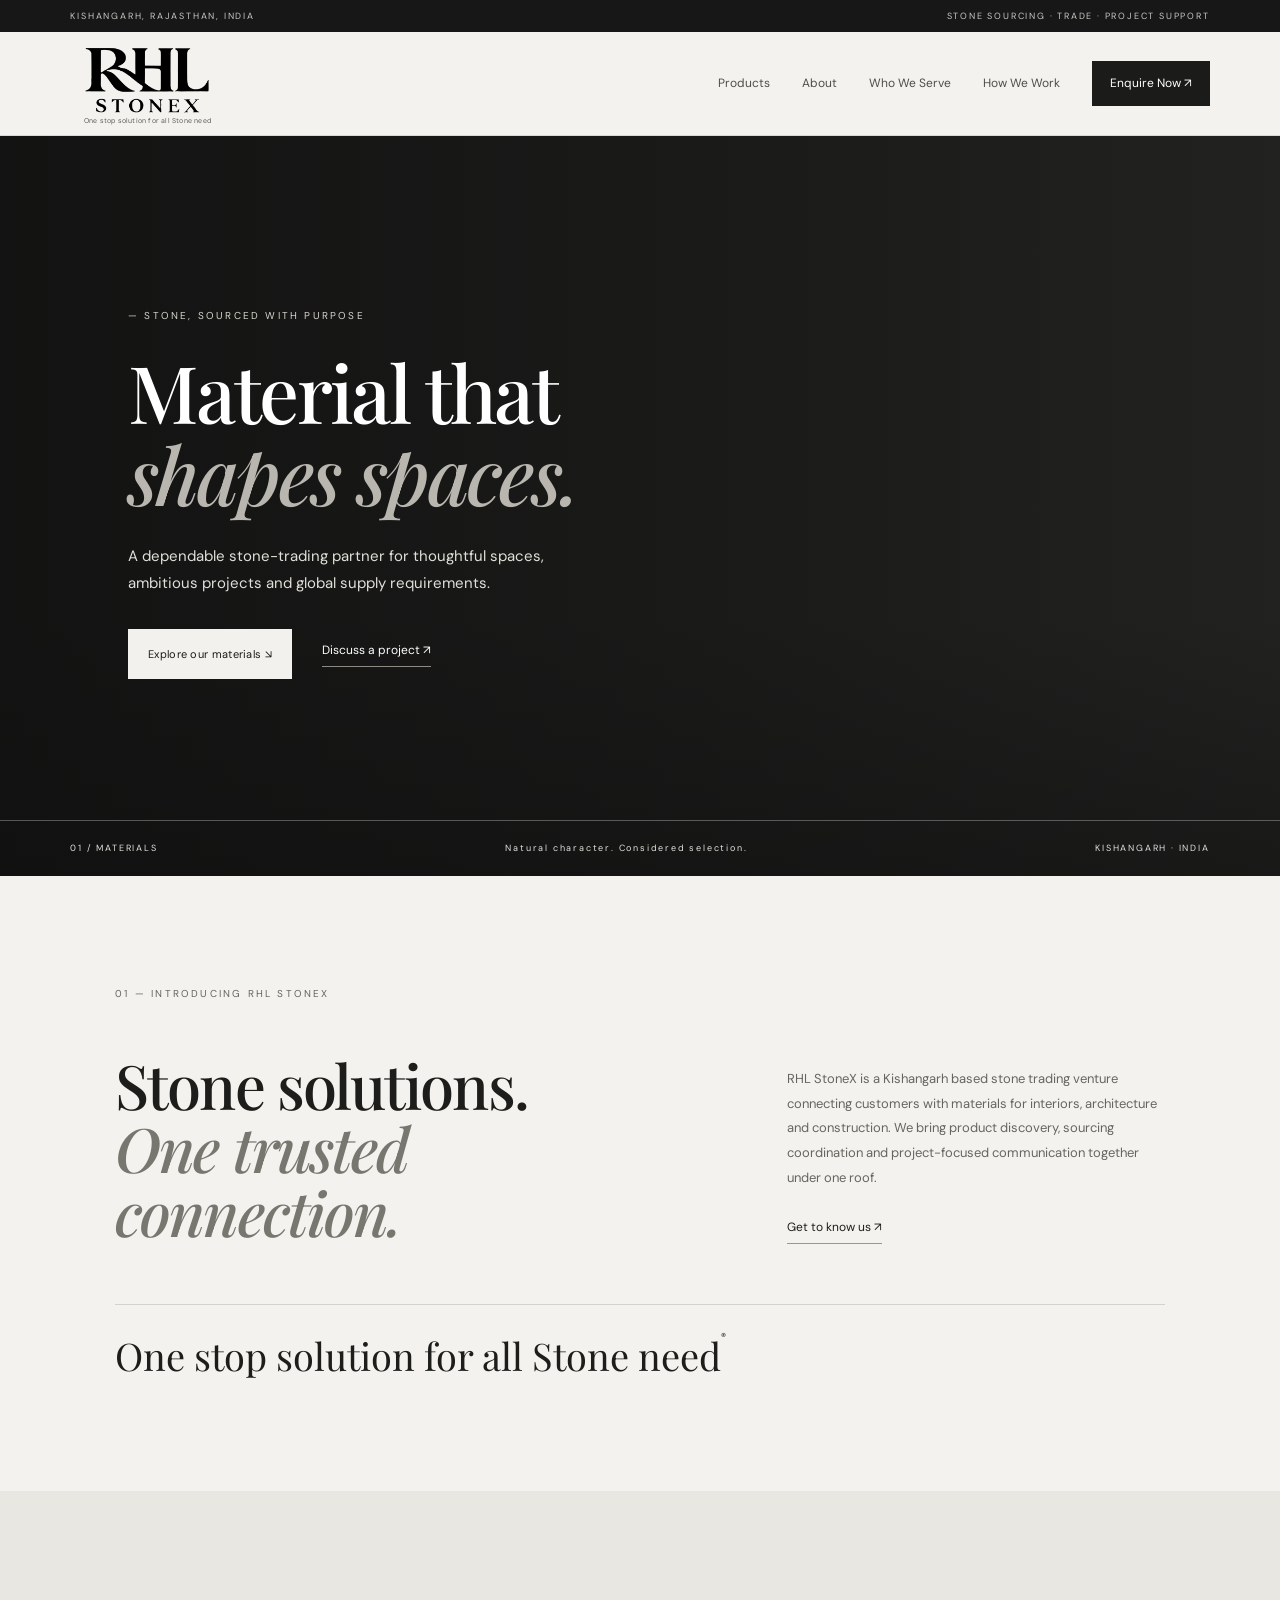
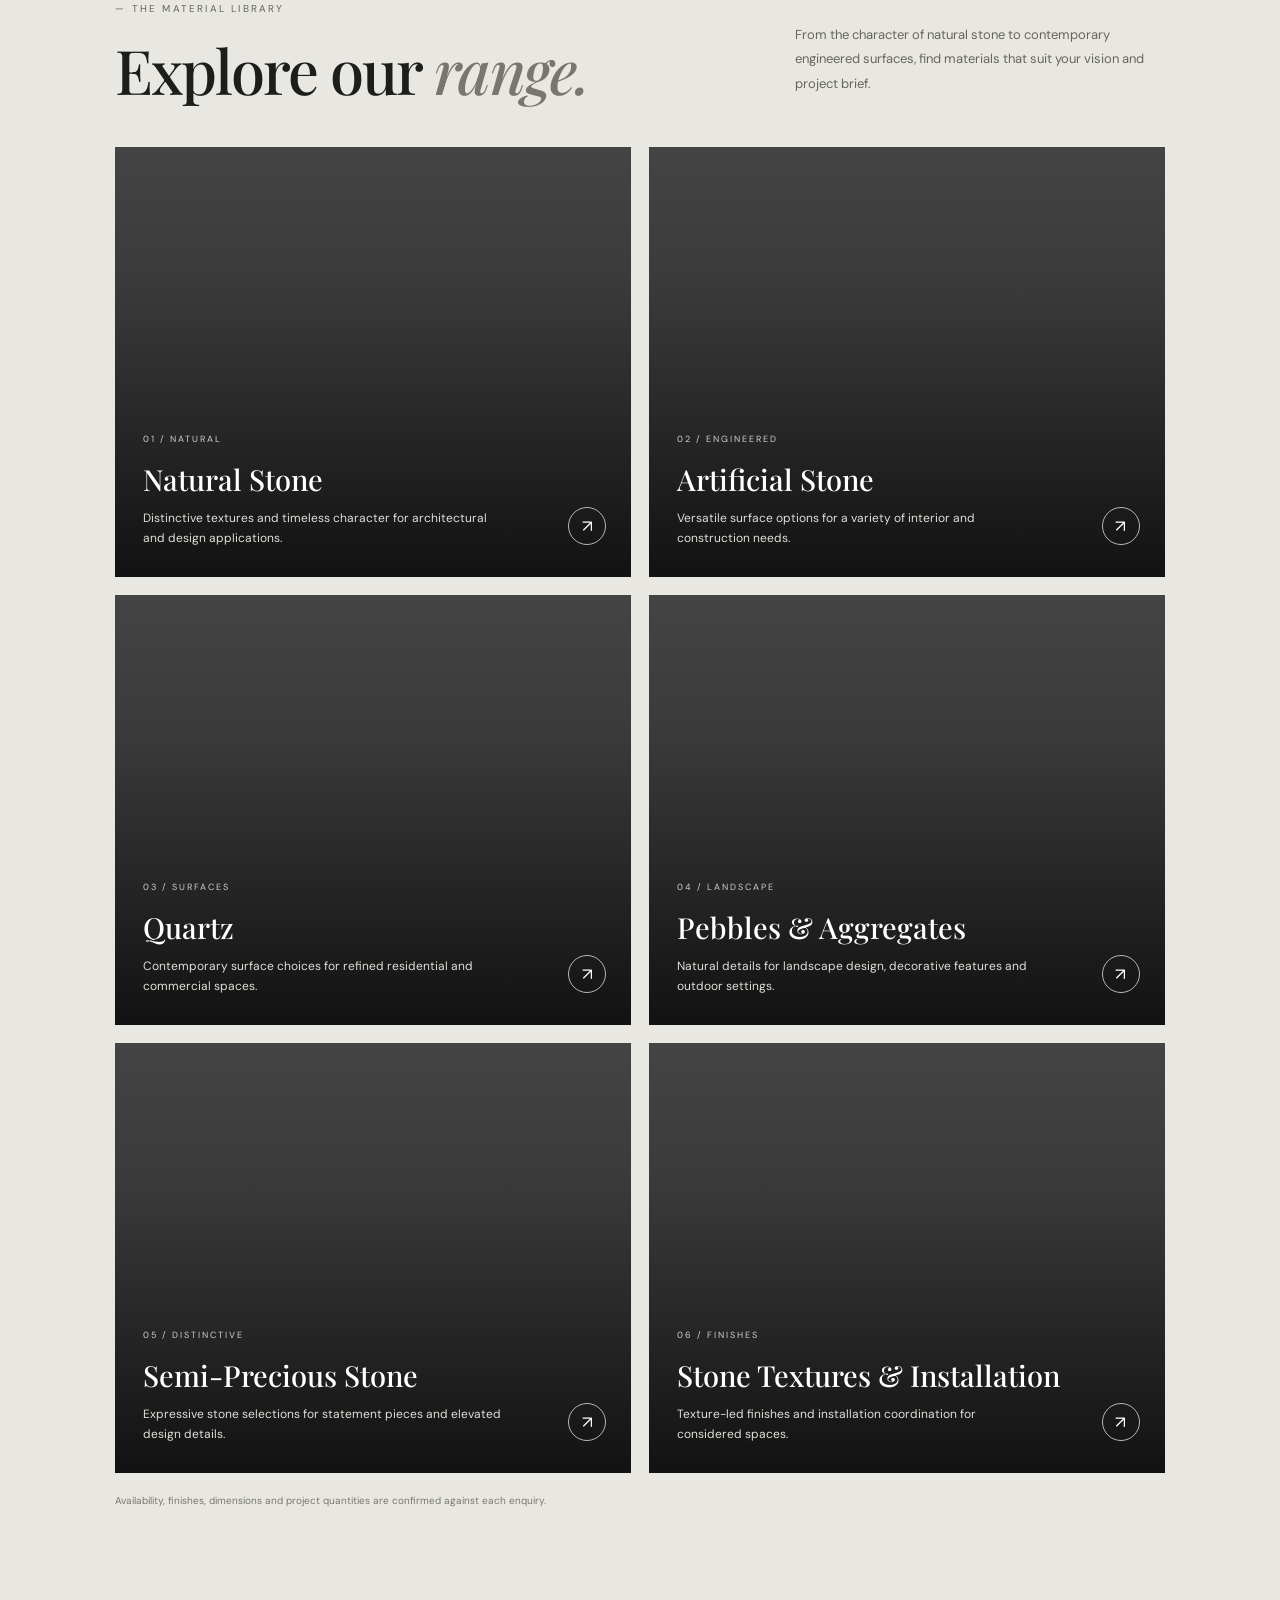
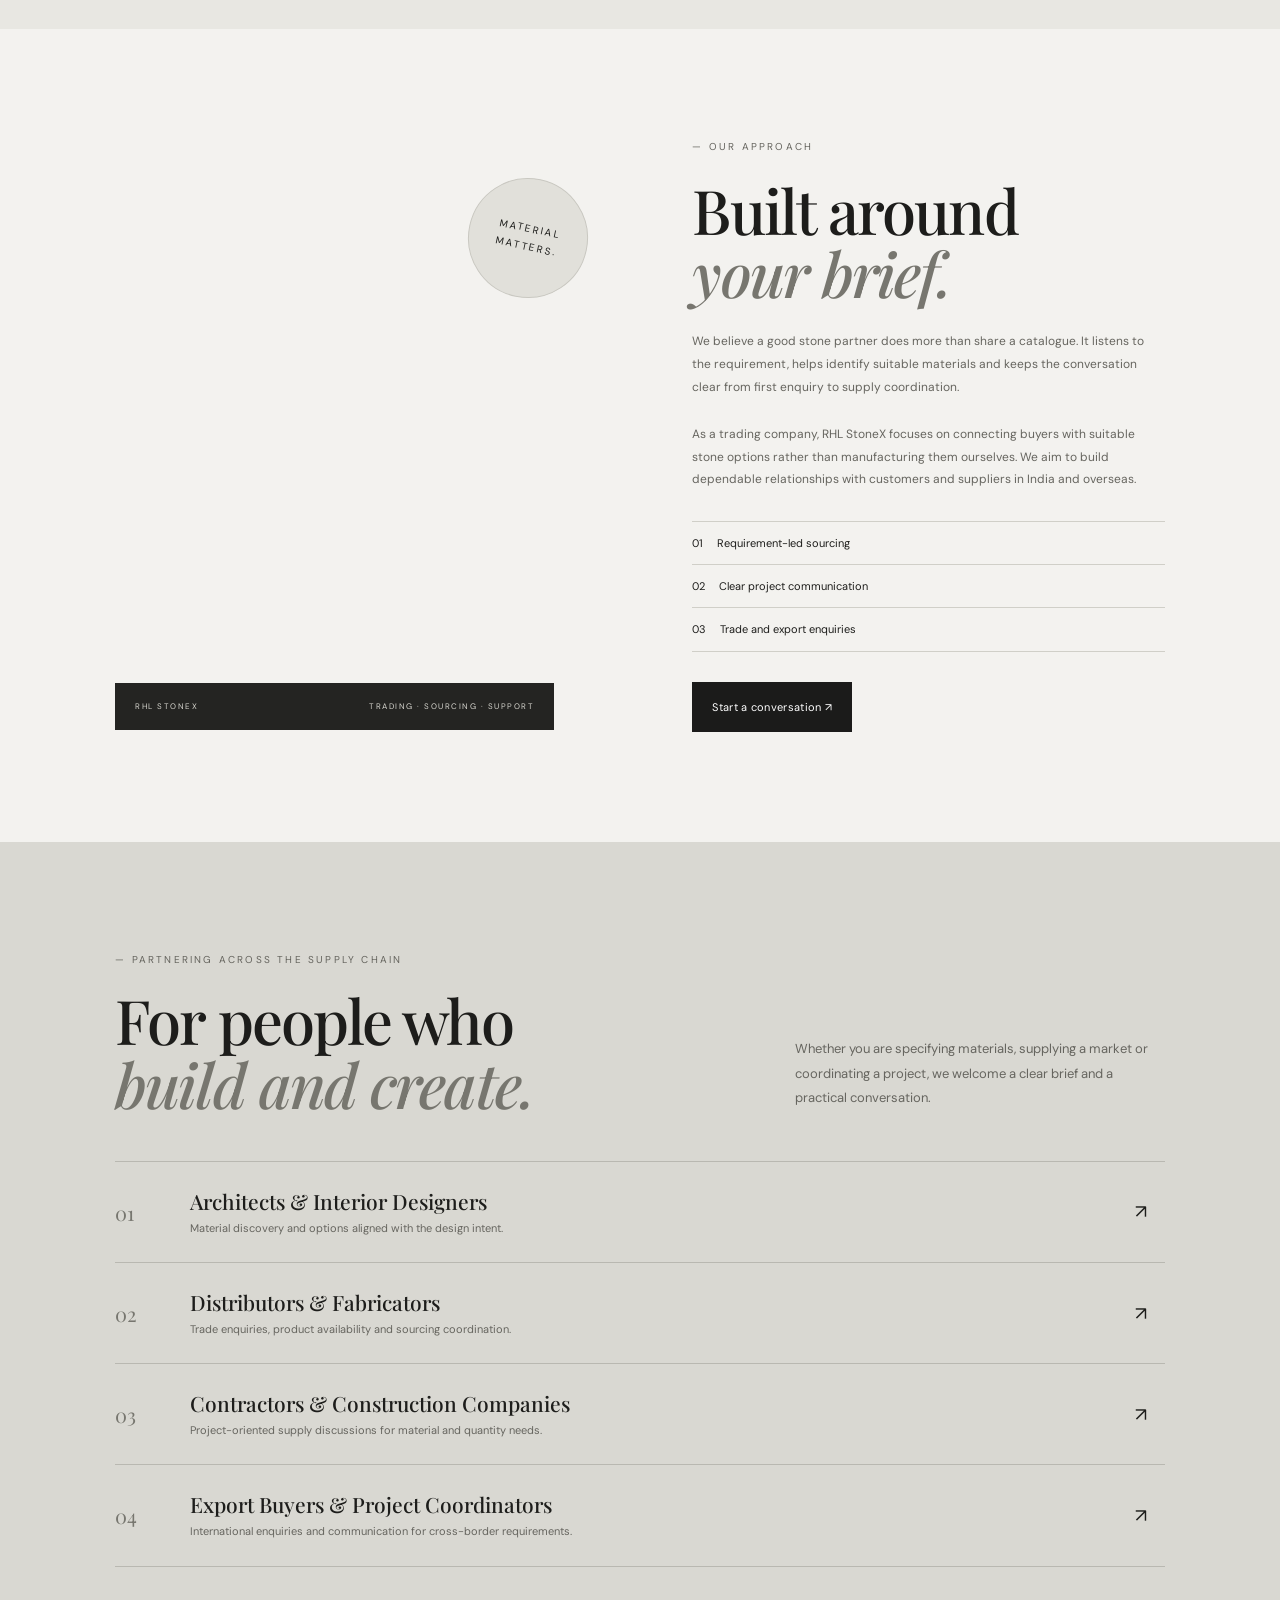
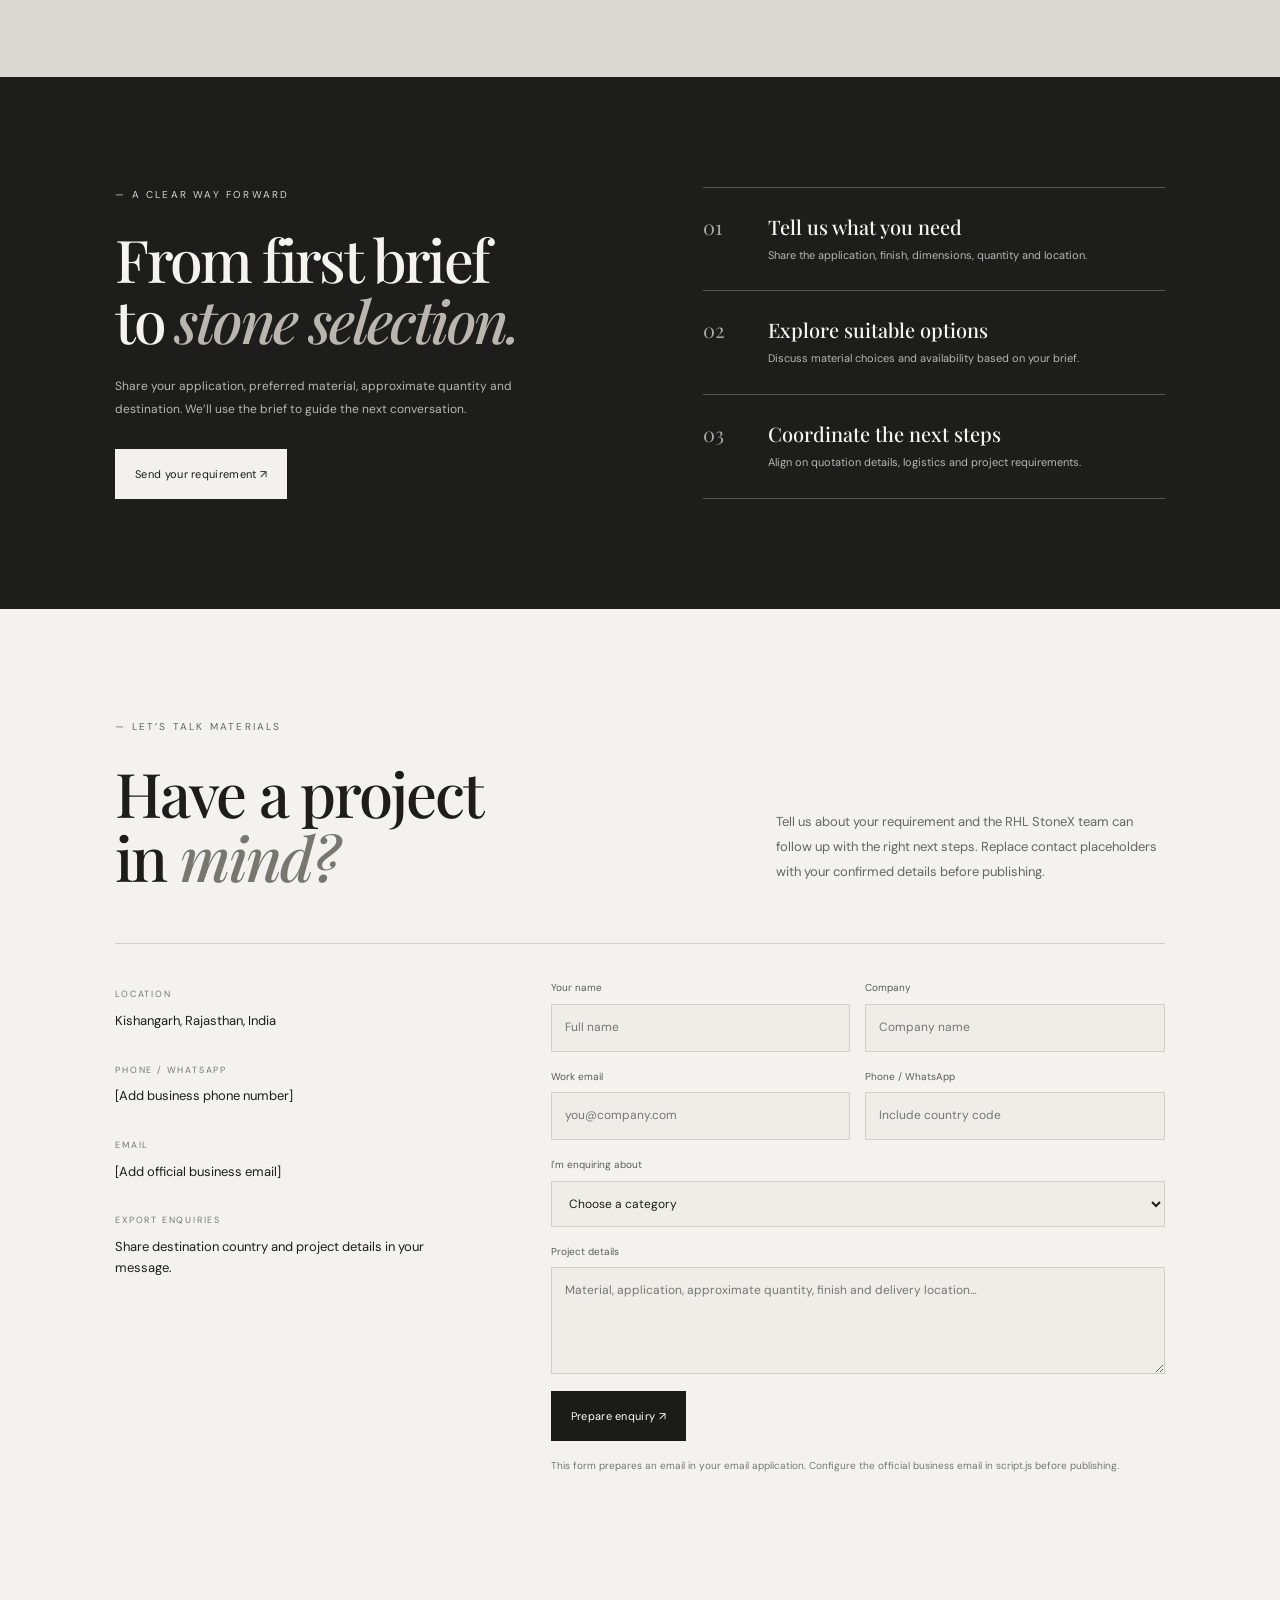
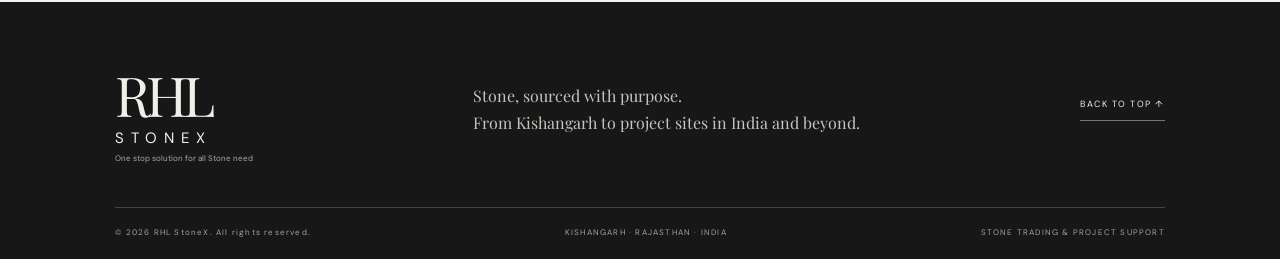
==== index.html @ 5a75b59e "Initial website launch" ====
<!doctype html>
<html lang="en">

<head>
    <meta charset="utf-8">
    <meta name="viewport" content="width=device-width, initial-scale=1">
    <meta name="theme-color" content="#171717">
    <meta name="description"
        content="RHL StoneX — One stop solution for all Stone need. Stone trading based in Kishangarh, Rajasthan, India.">
    <title>RHL StoneX | One stop solution for all Stone need</title>
    <link rel="preconnect" href="https://fonts.googleapis.com">
    <link rel="preconnect" href="https://fonts.gstatic.com" crossorigin>
    <link
        href="https://fonts.googleapis.com/css2?family=DM+Sans:wght@400;500;600;700&family=Playfair+Display:wght@500;600;700&display=swap"
        rel="stylesheet">
    <link rel="stylesheet" href="styles.css">
</head>

<body>
    <div class="announcement"><span>KISHANGARH, RAJASTHAN, INDIA</span><span>STONE SOURCING · TRADE · PROJECT
            SUPPORT</span></div>
    <header class="header"><a class="brand" href="#home"><img src="rhl_logo.png" alt="RHL StoneX logo"><small>One stop solution for all Stone need</small></a>
        <button class="menu" aria-label="Open navigation" aria-expanded="false">☰</button>
        <nav><a href="#products">Products</a><a href="#about">About</a><a href="#markets">Who We Serve</a><a
                href="#process">How We Work</a><a class="navcta" href="#contact">Enquire Now ↗</a></nav>
    </header>
    <main>
        <section class="hero" id="home">
            <div class="hero-bg"></div>
            <div class="hero-shade"></div>
            <div class="hero-copy">
                <p class="eyebrow light">— STONE, SOURCED WITH PURPOSE</p>
                <h1>Material that<br><em>shapes spaces.</em></h1>
                <p>A dependable stone-trading partner for thoughtful spaces, ambitious projects and global supply
                    requirements.</p>
                <div class="actions"><a class="btn lightbtn" href="#products">Explore our materials ↘</a><a
                        class="under lightunder" href="#contact">Discuss a project ↗</a></div>
            </div>
            <div class="hero-foot"><span>01 / MATERIALS</span><span>Natural character. Considered
                    selection.</span><span>KISHANGARH · INDIA</span></div>
        </section>
        <section class="intro pad">
            <p class="eyebrow">01 — INTRODUCING RHL STONEX</p>
            <div class="intro-grid">
                <h2>Stone solutions.<br><em>One trusted connection.</em></h2>
                <div>
                    <p>RHL StoneX is a Kishangarh based stone trading venture connecting customers with materials for
                        interiors, architecture and construction. We bring product discovery, sourcing coordination and
                        project-focused communication together under one roof.</p><a class="under" href="#about">Get to
                        know us ↗</a>
                </div>
            </div>
            <hr>
            <p class="tagline">One stop solution for all Stone need<span>®</span></p>
        </section>
        <section class="products pad" id="products">
            <div class="sectionhead">
                <div>
                    <p class="eyebrow">— THE MATERIAL LIBRARY</p>
                    <h2>Explore our <em>range.</em></h2>
                </div>
                <p>From the character of natural stone to contemporary engineered surfaces, find materials that suit
                    your vision and project brief.</p>
            </div>
            <div class="cards">
                <article class="card">
                    <div class="photo natural"></div>
                    <div class="overlay"></div>
                    <div class="cardcopy"><small>01 / NATURAL</small>
                        <h3>Natural Stone</h3>
                        <p>Distinctive textures and timeless character for architectural and design applications.</p><a
                            href="#contact">↗</a>
                    </div>
                </article>
                <article class="card">
                    <div class="photo artificial"></div>
                    <div class="overlay"></div>
                    <div class="cardcopy"><small>02 / ENGINEERED</small>
                        <h3>Artificial Stone</h3>
                        <p>Versatile surface options for a variety of interior and construction needs.</p><a
                            href="#contact">↗</a>
                    </div>
                </article>
                <article class="card">
                    <div class="photo quartz"></div>
                    <div class="overlay"></div>
                    <div class="cardcopy"><small>03 / SURFACES</small>
                        <h3>Quartz</h3>
                        <p>Contemporary surface choices for refined residential and commercial spaces.</p><a
                            href="#contact">↗</a>
                    </div>
                </article>
                <article class="card">
                    <div class="photo pebbles"></div>
                    <div class="overlay"></div>
                    <div class="cardcopy"><small>04 / LANDSCAPE</small>
                        <h3>Pebbles & Aggregates</h3>
                        <p>Natural details for landscape design, decorative features and outdoor settings.</p><a
                            href="#contact">↗</a>
                    </div>
                </article>
                <article class="card">
                    <div class="photo semi"></div>
                    <div class="overlay"></div>
                    <div class="cardcopy"><small>05 / DISTINCTIVE</small>
                        <h3>Semi-Precious Stone</h3>
                        <p>Expressive stone selections for statement pieces and elevated design details.</p><a
                            href="#contact">↗</a>
                    </div>
                </article>
                <article class="card">
                    <div class="photo texture"></div>
                    <div class="overlay"></div>
                    <div class="cardcopy"><small>06 / FINISHES</small>
                        <h3>Stone Textures & Installation</h3>
                        <p>Texture-led finishes and installation coordination for considered spaces.</p><a
                            href="#contact">↗</a>
                    </div>
                </article>
            </div>
            <p class="note">Availability, finishes, dimensions and project quantities are confirmed against each
                enquiry.</p>
        </section>
        <section class="about pad" id="about">
            <div class="aboutvisual">
                <div class="aboutphoto"></div>
                <div class="caption">RHL STONEX <span>TRADING · SOURCING · SUPPORT</span></div>
                <div class="stamp">MATERIAL<br>MATTERS.</div>
            </div>
            <div class="aboutcopy">
                <p class="eyebrow">— OUR APPROACH</p>
                <h2>Built around<br><em>your brief.</em></h2>
                <p>We believe a good stone partner does more than share a catalogue. It listens to the requirement,
                    helps identify suitable materials and keeps the conversation clear from first enquiry to supply
                    coordination.</p>
                <p>As a trading company, RHL StoneX focuses on connecting buyers with suitable stone options rather than
                    manufacturing them ourselves. We aim to build dependable relationships with customers and suppliers
                    in India and overseas.</p>
                <div class="values">
                    <p>01　 Requirement-led sourcing</p>
                    <p>02　 Clear project communication</p>
                    <p>03　 Trade and export enquiries</p>
                </div><a class="btn darkbtn" href="#contact">Start a conversation ↗</a>
            </div>
        </section>
        <section class="markets pad" id="markets">
            <div class="sectionhead">
                <div>
                    <p class="eyebrow">— PARTNERING ACROSS THE SUPPLY CHAIN</p>
                    <h2>For people who<br><em>build and create.</em></h2>
                </div>
                <p>Whether you are specifying materials, supplying a market or coordinating a project, we welcome a
                    clear brief and a practical conversation.</p>
            </div>
            <div class="marketlist">
                <div><span>01</span>
                    <section>
                        <h3>Architects & Interior Designers</h3>
                        <p>Material discovery and options aligned with the design intent.</p>
                    </section><b>↗</b>
                </div>
                <div><span>02</span>
                    <section>
                        <h3>Distributors & Fabricators</h3>
                        <p>Trade enquiries, product availability and sourcing coordination.</p>
                    </section><b>↗</b>
                </div>
                <div><span>03</span>
                    <section>
                        <h3>Contractors & Construction Companies</h3>
                        <p>Project-oriented supply discussions for material and quantity needs.</p>
                    </section><b>↗</b>
                </div>
                <div><span>04</span>
                    <section>
                        <h3>Export Buyers & Project Coordinators</h3>
                        <p>International enquiries and communication for cross-border requirements.</p>
                    </section><b>↗</b>
                </div>
            </div>
        </section>
        <section class="process pad" id="process">
            <div>
                <p class="eyebrow light">— A CLEAR WAY FORWARD</p>
                <h2>From first brief<br>to <em>stone selection.</em></h2>
                <p>Share your application, preferred material, approximate quantity and destination. We’ll use the brief
                    to guide the next conversation.</p><a class="btn lightbtn" href="#contact">Send your requirement
                    ↗</a>
            </div>
            <div class="steps">
                <article><span>01</span>
                    <section>
                        <h3>Tell us what you need</h3>
                        <p>Share the application, finish, dimensions, quantity and location.</p>
                    </section>
                </article>
                <article><span>02</span>
                    <section>
                        <h3>Explore suitable options</h3>
                        <p>Discuss material choices and availability based on your brief.</p>
                    </section>
                </article>
                <article><span>03</span>
                    <section>
                        <h3>Coordinate the next steps</h3>
                        <p>Align on quotation details, logistics and project requirements.</p>
                    </section>
                </article>
            </div>
        </section>
        <section class="contact pad" id="contact">
            <div class="contacthead">
                <div>
                    <p class="eyebrow">— LET’S TALK MATERIALS</p>
                    <h2>Have a project<br>in <em>mind?</em></h2>
                </div>
                <p>Tell us about your requirement and the RHL StoneX team can follow up with the right next steps.
                    Replace contact placeholders with your confirmed details before publishing.</p>
            </div>
            <div class="contactgrid">
                <aside>
                    <div><small>LOCATION</small>
                        <p>Kishangarh, Rajasthan, India</p>
                    </div>
                    <div><small>PHONE / WHATSAPP</small>
                        <p>[Add business phone number]</p>
                    </div>
                    <div><small>EMAIL</small>
                        <p>[Add official business email]</p>
                    </div>
                    <div><small>EXPORT ENQUIRIES</small>
                        <p>Share destination country and project details in your message.</p>
                    </div>
                </aside>
                <form id="enquiry">
                    <div class="formrow"><label>Your name<input name="name" required
                                placeholder="Full name"></label><label>Company<input name="company"
                                placeholder="Company name"></label></div>
                    <div class="formrow"><label>Work email<input name="email" type="email" required
                                placeholder="you@company.com"></label><label>Phone / WhatsApp<input name="phone"
                                placeholder="Include country code"></label></div><label>I'm enquiring about<select
                            name="interest" required>
                            <option value="">Choose a category</option>
                            <option>Natural stone</option>
                            <option>Artificial stone</option>
                            <option>Quartz</option>
                            <option>Semi-precious stone</option>
                            <option>Pebbles & aggregates</option>
                            <option>Stone textures & installation</option>
                            <option>Export / distribution</option>
                            <option>Other / multiple materials</option>
                        </select></label><label>Project details<textarea name="message" rows="4" required
                            placeholder="Material, application, approximate quantity, finish and delivery location…"></textarea></label><button
                        class="btn darkbtn" type="submit">Prepare enquiry ↗</button>
                    <p class="formnote">This form prepares an email in your email application. Configure the official
                        business email in script.js before publishing.</p>
                    <p id="status" role="status"></p>
                </form>
            </div>
        </section>
    </main>
    <footer>
        <div class="footmain"><a class="footbrand" href="#home"><strong>RHL</strong><b>STONEX</b><small>One stop
                    solution for all Stone need</small></a>
            <p>Stone, sourced with purpose.<br>From Kishangarh to project sites in India and beyond.</p><a
                href="#home">BACK TO TOP ↑</a>
        </div>
        <div class="footbottom"><span>© <span id="year"></span> RHL StoneX. All rights reserved.</span><span>KISHANGARH
                · RAJASTHAN · INDIA</span><span>STONE TRADING & PROJECT SUPPORT</span></div>
    </footer>
    <script src="script.js"></script>
</body>

</html>
---- styles.css ----
* {
    box-sizing: border-box
}

html {
    scroll-behavior: smooth;
    scroll-padding-top: 90px
}

body {
    margin: 0;
    background: #f3f2ef;
    color: #1d1d1b;
    font: 15px/1.65 "DM Sans", Arial, sans-serif
}

a {
    color: inherit;
    text-decoration: none
}

button,
input,
textarea,
select {
    font: inherit
}

.announcement {
    height: 32px;
    background: #171717;
    color: #c9c8c4;
    display: flex;
    align-items: center;
    justify-content: space-between;
    padding: 0 5.5%;
    font-size: 9px;
    letter-spacing: 1.8px
}

.header {
    height: 104px;
    padding: 12px 5.5%;
    display: flex;
    align-items: center;
    justify-content: space-between;
    background: #f3f2ef;
    position: sticky;
    top: 0;
    z-index: 10;
    border-bottom: 1px solid #d9d8d3
}

.brand {
    display: flex;
    flex-direction: column;
    align-items: center;
    width: 154px;
    line-height: 1
}

.brand img {
    display: block;
    width: 128px;
    height: auto;
    margin-bottom: 4px
}

.brand small {
    font-size: 7px;
    letter-spacing: .2px;
    margin-top: 0;
    color: #5e5d58
}

.header nav {
    display: flex;
    align-items: center;
    gap: 32px;
    font-size: 12px
}

.header nav>a:not(.navcta) {
    color: #4e4d49
}

.navcta {
    background: #1b1b1a;
    color: white;
    padding: 13px 18px
}

.menu {
    display: none;
    border: 0;
    background: none;
    font-size: 25px
}

.hero {
    height: min(740px, calc(100vh - 136px));
    min-height: 590px;
    background: #242422;
    position: relative;
    color: white;
    display: flex;
    align-items: center;
    overflow: hidden
}

.hero-bg {
    position: absolute;
    inset: 0;
    background: url("https://images.unsplash.com/photo-1600607687939-ce8a6c25118c?auto=format&fit=crop&w=2200&q=85") center 56%/cover;
    filter: grayscale(50%);
    transform: scale(1.02)
}

.hero-shade {
    position: absolute;
    inset: 0;
    background: linear-gradient(90deg, #0f0f0fd1, #0f0f0f89 48%, #0f0f0f1f), linear-gradient(0deg, #0f0f0f80, transparent 35%)
}

.hero-copy {
    position: relative;
    z-index: 1;
    width: min(760px, 80%);
    margin-left: 10%;
    margin-top: -25px
}

.eyebrow {
    font-size: 10px;
    letter-spacing: 2.2px;
    text-transform: uppercase;
    color: #65645e;
    margin: 0 0 25px
}

.eyebrow.light {
    color: #d7d5ce
}

.hero h1,
h2 {
    font: 500 clamp(46px, 6.2vw, 88px)/1.04 "Playfair Display", Georgia, serif;
    letter-spacing: -2.6px;
    margin: 0
}

.hero h1 em,
h2 em {
    font-weight: 500;
    color: #b8b6af
}

.hero-copy>p:not(.eyebrow) {
    max-width: 465px;
    color: #e0dfd9;
    font-size: 15px;
    margin: 28px 0 32px;
    line-height: 1.8
}

.actions {
    display: flex;
    align-items: center;
    gap: 30px
}

.btn {
    display: inline-flex;
    align-items: center;
    justify-content: center;
    padding: 15px 19px;
    font-size: 11px;
    letter-spacing: .3px;
    border: 1px solid transparent;
    cursor: pointer
}

.lightbtn {
    background: #f2f1ed;
    color: #1b1b1a
}

.darkbtn {
    background: #1b1b1a;
    color: white
}

.under {
    display: inline-block;
    font-size: 12px;
    border-bottom: 1px solid #99978f;
    padding-bottom: 5px
}

.lightunder {
    color: white;
    border-color: #8d8b84
}

.hero-foot {
    position: absolute;
    bottom: 0;
    left: 0;
    right: 0;
    display: flex;
    justify-content: space-between;
    padding: 20px 5.5%;
    font-size: 9px;
    letter-spacing: 1.8px;
    color: #e4e2dc;
    border-top: 1px solid #ffffff4a
}

.pad {
    padding: 110px 9%
}

.intro {
    background: #f3f2ef
}

.intro>.eyebrow {
    margin-bottom: 50px
}

.intro-grid {
    display: grid;
    grid-template-columns: 1.2fr .8fr;
    gap: 10%;
    align-items: end
}

.intro h2,
.sectionhead h2,
.about h2,
.contact h2 {
    font-size: clamp(40px, 4.8vw, 66px);
    letter-spacing: -1.9px
}

.intro h2 em,
.sectionhead h2 em,
.about h2 em,
.contact h2 em {
    color: #77766f
}

.intro-grid p,
.sectionhead>p,
.aboutcopy>p:not(.eyebrow),
.contacthead>p {
    color: #66655f;
    line-height: 1.9;
    font-size: 13px;
    margin: 0 0 24px
}

.intro hr {
    border: 0;
    border-top: 1px solid #d3d2cc;
    margin: 60px 0 25px
}

.tagline {
    font: clamp(22px, 3vw, 38px) "Playfair Display", Georgia, serif;
    margin: 0
}

.tagline span {
    font: 10px "DM Sans", sans-serif;
    vertical-align: top
}

.products {
    background: #e8e7e2
}

.sectionhead {
    display: flex;
    justify-content: space-between;
    align-items: end;
    gap: 8%;
    margin-bottom: 45px
}

.sectionhead>p {
    max-width: 370px;
    margin: 0 0 5px
}

.sectionhead .eyebrow {
    margin-bottom: 20px
}

.cards {
    display: grid;
    grid-template-columns: repeat(2, minmax(0, 1fr));
    gap: 18px
}

.card {
    height: 430px;
    position: relative;
    overflow: hidden;
    background: #444
}

.photo {
    position: absolute;
    inset: 0;
    background-size: cover;
    background-position: center;
    filter: grayscale(100%);
    transition: transform .7s, filter .7s ease
}

.card:hover .photo {
    transform: scale(1.05);
    filter: grayscale(10%)
}

.natural {
    background-image: url("https://images.unsplash.com/photo-1600607687920-4e2a09cf159d?auto=format&fit=crop&w=1200&q=80")
}

.artificial {
    background-image: url("https://images.unsplash.com/photo-1600566753086-00f18fb6b3ea?auto=format&fit=crop&w=1200&q=80")
}

.quartz {
    background-image: url("https://images.unsplash.com/photo-1600607687644-c7171b42498f?auto=format&fit=crop&w=1200&q=80")
}

.pebbles {
    background-image: url("https://images.unsplash.com/photo-1518531933037-91b2f5f229cc?auto=format&fit=crop&w=1200&q=80")
}

.semi {
    background-image: url("https://images.unsplash.com/photo-1618221195710-dd6b41faaea6?auto=format&fit=crop&w=1200&q=80")
}

.texture {
    background-image: url("https://images.unsplash.com/photo-1600210492486-724fe5c67fb0?auto=format&fit=crop&w=1200&q=80")
}

.overlay {
    position: absolute;
    inset: 0;
    background: linear-gradient(0deg, #0e0e0eed, #0e0e0e2e 68%, transparent)
}

.cardcopy {
    position: absolute;
    left: 28px;
    right: 25px;
    bottom: 28px;
    color: white
}

.cardcopy small {
    font-size: 9px;
    letter-spacing: 2px;
    color: #d2d0c8
}

.cardcopy h3 {
    font: 500 29px "Playfair Display", Georgia, serif;
    margin: 10px 0
}

.cardcopy p {
    font-size: 12px;
    line-height: 1.7;
    color: #e0dfd8;
    max-width: 360px;
    margin: 0 50px 0 0
}

.cardcopy>a {
    position: absolute;
    right: 0;
    bottom: 4px;
    border: 1px solid #b9b7b0;
    width: 38px;
    height: 38px;
    border-radius: 50%;
    display: grid;
    place-items: center;
    font-size: 17px
}

.note {
    font-size: 10px;
    color: #77766f;
    margin-top: 20px
}

.about {
    display: grid;
    grid-template-columns: 1fr 1fr;
    gap: 10%;
    align-items: center;
    background: #f3f2ef
}

.aboutvisual {
    position: relative;
    min-height: 590px
}

.aboutphoto {
    position: absolute;
    inset: 0 7% 5% 0;
    background: url("https://images.unsplash.com/photo-1600607687939-ce8a6c25118c?auto=format&fit=crop&w=1100&q=85") center/cover;
    filter: grayscale(100%)
}

.caption {
    position: absolute;
    left: 0;
    right: 7%;
    bottom: 0;
    background: #242422;
    color: #d7d6cf;
    display: flex;
    justify-content: space-between;
    padding: 17px 20px;
    font-size: 8px;
    letter-spacing: 1.5px
}

.stamp {
    position: absolute;
    right: 0;
    top: 38px;
    background: #e1e0da;
    border: 1px solid #c9c8c1;
    border-radius: 50%;
    width: 120px;
    height: 120px;
    display: grid;
    place-content: center;
    text-align: center;
    font-size: 10px;
    letter-spacing: 2px;
    line-height: 1.8;
    transform: rotate(12deg)
}

.aboutcopy .eyebrow {
    margin-bottom: 22px
}

.aboutcopy h2 {
    margin-bottom: 25px
}

.aboutcopy>p:not(.eyebrow) {
    font-size: 12px
}

.values {
    border-top: 1px solid #d0cfc8;
    margin: 30px 0
}

.values p {
    padding: 12px 0;
    border-bottom: 1px solid #d0cfc8;
    font-size: 11px;
    margin: 0
}

.markets {
    background: #d9d8d2
}

.marketlist {
    border-top: 1px solid #b9b8b1
}

.marketlist>div {
    display: grid;
    grid-template-columns: 55px 1fr 30px;
    gap: 20px;
    align-items: center;
    padding: 25px 0;
    border-bottom: 1px solid #b9b8b1
}

.marketlist>div>span {
    font: 20px "Playfair Display", serif;
    color: #77766f
}

.marketlist h3 {
    font: 500 21px "Playfair Display", serif;
    margin: 0 0 4px
}

.marketlist p {
    font-size: 11px;
    color: #66655f;
    margin: 0
}

.marketlist b {
    font-size: 19px;
    font-weight: 400
}

.process {
    background: #1d1d1b;
    color: #f4f3ee;
    display: grid;
    grid-template-columns: 1fr 1fr;
    gap: 12%;
    align-items: center
}

.process h2 {
    font-size: clamp(42px, 4.6vw, 64px);
    margin-bottom: 25px
}

.process>div:first-child>p:not(.eyebrow) {
    max-width: 420px;
    color: #b7b6af;
    font-size: 12px;
    line-height: 1.9;
    margin: 0 0 28px
}

.steps {
    border-top: 1px solid #55544f
}

.steps article {
    display: grid;
    grid-template-columns: 45px 1fr;
    gap: 20px;
    padding: 25px 0;
    border-bottom: 1px solid #55544f
}

.steps article>span {
    font: 20px "Playfair Display", serif;
    color: #aaa9a2
}

.steps h3 {
    font: 500 20px "Playfair Display", serif;
    margin: 0 0 6px
}

.steps p {
    font-size: 11px;
    color: #b7b6af;
    line-height: 1.8;
    margin: 0
}

.contact {
    background: #f3f2ef
}

.contacthead {
    display: grid;
    grid-template-columns: 1fr .7fr;
    gap: 10%;
    align-items: end;
    margin-bottom: 55px
}

.contacthead>p {
    max-width: 430px;
    margin-bottom: 4px
}

.contactgrid {
    display: grid;
    grid-template-columns: .7fr 1.3fr;
    gap: 10%;
    border-top: 1px solid #d0cfc8;
    padding-top: 36px
}

.contactgrid aside {
    display: flex;
    flex-direction: column;
    gap: 24px
}

.contactgrid aside small {
    font-size: 9px;
    letter-spacing: 1.8px;
    color: #77766f
}

.contactgrid aside p {
    margin: 5px 0 0;
    font-size: 13px
}

.contact form {
    display: flex;
    flex-direction: column;
    gap: 17px
}

.formrow {
    display: grid;
    grid-template-columns: 1fr 1fr;
    gap: 15px
}

.contact label {
    display: flex;
    flex-direction: column;
    gap: 7px;
    font-size: 10px;
    color: #5c5b55
}

.contact input,
.contact textarea,
.contact select {
    width: 100%;
    border: 1px solid #d0cfc8;
    background: #eeede8;
    padding: 13px;
    color: #1d1d1b;
    outline: none;
    font-size: 12px;
    border-radius: 0
}

.contact input:focus,
.contact textarea:focus,
.contact select:focus {
    border-color: #5d5c56
}

.contact textarea {
    resize: vertical
}

.contact form .btn {
    align-self: flex-start
}

.formnote,
#status {
    font-size: 10px;
    color: #77766f;
    margin: 0
}

footer {
    background: #171717;
    color: #f0efea;
    padding: 55px 9% 20px
}

.footmain {
    display: flex;
    align-items: center;
    justify-content: space-between;
    padding-bottom: 45px
}

.footbrand {
    display: flex;
    flex-direction: column;
    line-height: 1
}

.footbrand strong {
    font: 55px "Playfair Display", Georgia, serif;
    letter-spacing: -5px
}

.footbrand b {
    font-size: 15px;
    letter-spacing: 7px;
    font-weight: 400
}

.footbrand small {
    font-size: 8px;
    color: #aaa9a2;
    margin-top: 8px
}

.footmain>p {
    font: 16px/1.7 "Playfair Display", Georgia, serif;
    color: #c5c4bd
}

.footmain>a:last-child {
    font-size: 9px;
    letter-spacing: 1.5px;
    border-bottom: 1px solid #77766f;
    padding-bottom: 8px
}

.footbottom {
    border-top: 1px solid #45443f;
    padding-top: 18px;
    display: flex;
    justify-content: space-between;
    gap: 20px;
    font-size: 8px;
    letter-spacing: 1.2px;
    color: #a4a39c
}

@media(max-width:850px) {
    .header nav {
        gap: 15px
    }

    .pad {
        padding: 80px 6%
    }

    .about {
        gap: 7%
    }

    .aboutvisual {
        min-height: 520px
    }

    .process {
        gap: 7%
    }
}

@media(max-width:680px) {
    .announcement {
        padding: 0 5%;
        font-size: 7px;
        letter-spacing: 1px
    }

    .announcement span:last-child {
        display: none
    }

    .header {
        height: 82px;
        padding: 8px 5%
    }

    .brand {
        width: 125px
    }

    .brand svg {
        height: 39px
    }

    .brand svg text {
        font-size: 52px
    }

    .brand>b {
        font-size: 13px;
        letter-spacing: 6px
    }

    .brand small {
        font-size: 6px
    }

    .menu {
        display: block
    }

    .header nav {
        display: none;
        position: absolute;
        top: 81px;
        left: 0;
        right: 0;
        background: #f3f2ef;
        padding: 18px 6% 25px;
        flex-direction: column;
        align-items: stretch;
        gap: 0;
        border-bottom: 1px solid #d0cfc8
    }

    .header nav.open {
        display: flex
    }

    .header nav>a {
        padding: 13px 0;
        border-bottom: 1px solid #e1e0da
    }

    .header nav .navcta {
        padding: 13px;
        margin-top: 12px
    }

    .hero {
        min-height: 620px;
        height: calc(100vh - 114px)
    }

    .hero-copy {
        width: 86%;
        margin: 0 7%
    }

    .hero h1 {
        font-size: clamp(48px, 13vw, 72px)
    }

    .hero-copy>p:not(.eyebrow) {
        font-size: 13px
    }

    .actions {
        align-items: flex-start;
        flex-direction: column;
        gap: 20px
    }

    .hero-foot {
        padding: 14px 5%;
        font-size: 7px;
        letter-spacing: 1px
    }

    .hero-foot span:nth-child(2) {
        display: none
    }

    .pad {
        padding: 70px 6%
    }

    .intro>.eyebrow {
        margin-bottom: 34px
    }

    .intro-grid,
    .sectionhead,
    .about,
    .process,
    .contacthead,
    .contactgrid {
        grid-template-columns: 1fr;
        gap: 26px
    }

    .intro h2,
    .sectionhead h2,
    .about h2,
    .contact h2 {
        font-size: clamp(40px, 11vw, 58px)
    }

    .intro hr {
        margin: 40px 0 20px
    }

    .tagline {
        font-size: 26px
    }

    .sectionhead {
        display: grid
    }

    .cards {
        grid-template-columns: 1fr;
        gap: 13px
    }

    .card {
        height: 390px
    }

    .cardcopy {
        left: 22px;
        right: 20px;
        bottom: 22px
    }

    .cardcopy h3 {
        font-size: 27px
    }

    .aboutvisual {
        min-height: 460px;
        order: 2
    }

    .aboutcopy {
        order: 1
    }

    .aboutphoto {
        right: 5%
    }

    .caption {
        right: 5%;
        font-size: 7px
    }

    .stamp {
        width: 100px;
        height: 100px
    }

    .marketlist>div {
        grid-template-columns: 35px 1fr 20px;
        gap: 12px;
        padding: 21px 0
    }

    .marketlist h3 {
        font-size: 18px
    }

    .marketlist p {
        font-size: 10px
    }

    .process {
        gap: 40px
    }

    .process h2 {
        font-size: 46px
    }

    .contacthead {
        margin-bottom: 35px
    }

    .contactgrid {
        gap: 40px
    }

    .formrow {
        grid-template-columns: 1fr
    }

    footer {
        padding: 42px 6% 20px
    }

    .footmain {
        display: grid;
        grid-template-columns: 1fr 1fr;
        gap: 25px
    }

    .footmain>p {
        font-size: 14px
    }

    .footmain>a:last-child {
        justify-self: start
    }

    .footbottom {
        flex-direction: column;
        gap: 10px
    }

    .footbottom span:last-child {
        display: none
    }
}

@media(prefers-reduced-motion:reduce) {
    html {
        scroll-behavior: auto
    }

    *,
    *::before,
    *::after {
        transition: none !important
    }
}
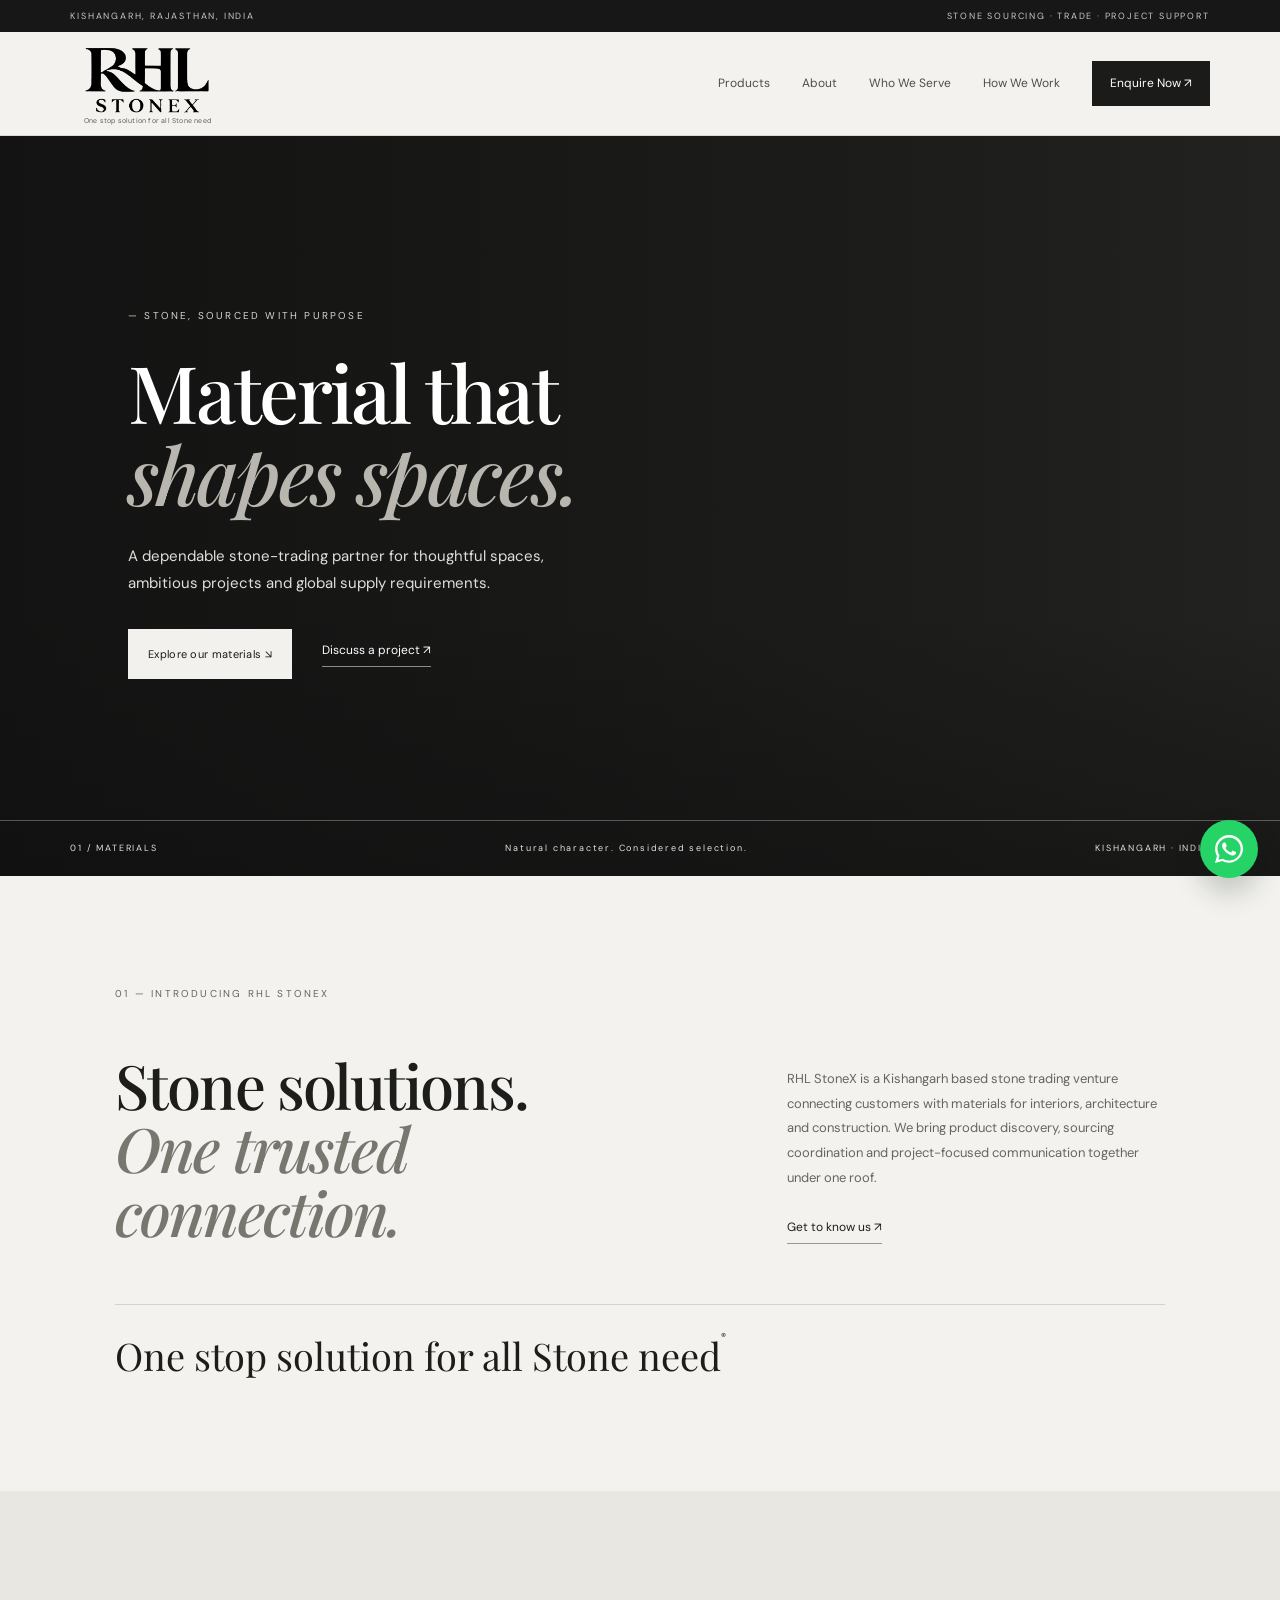
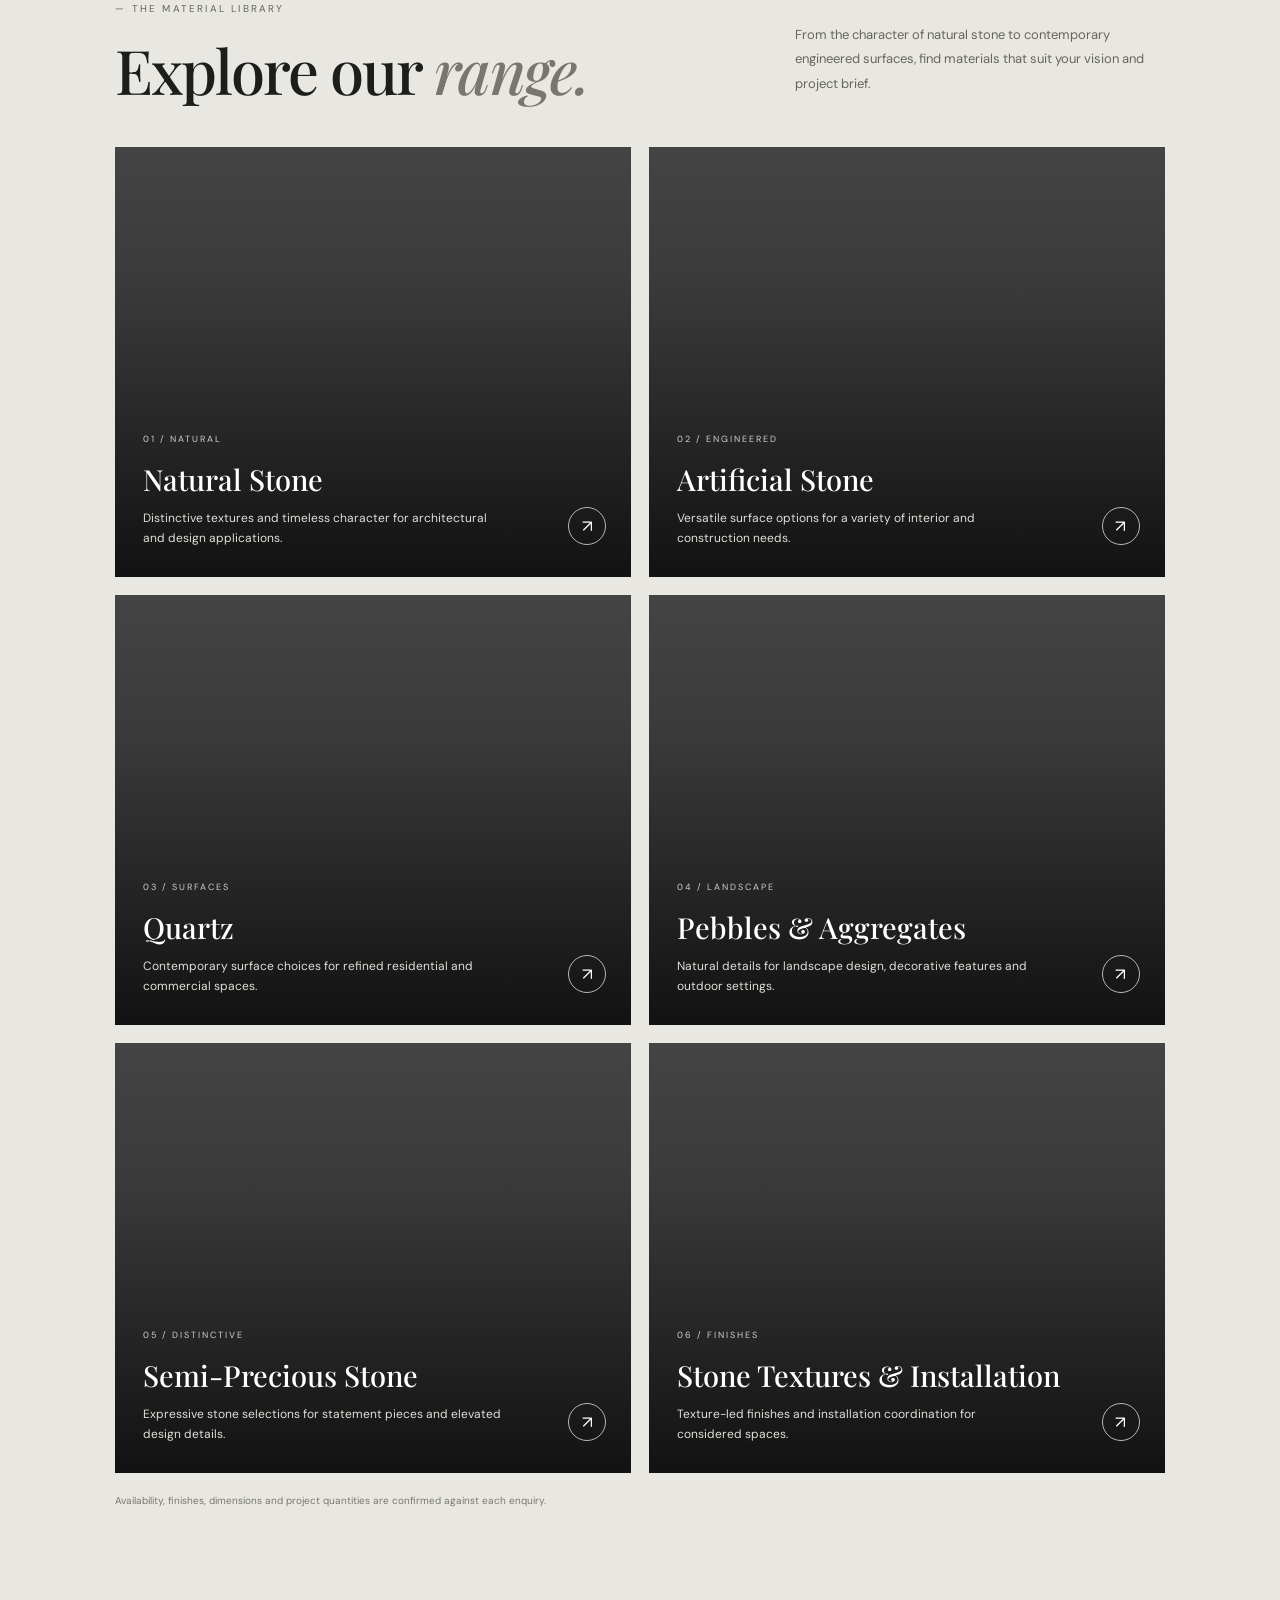
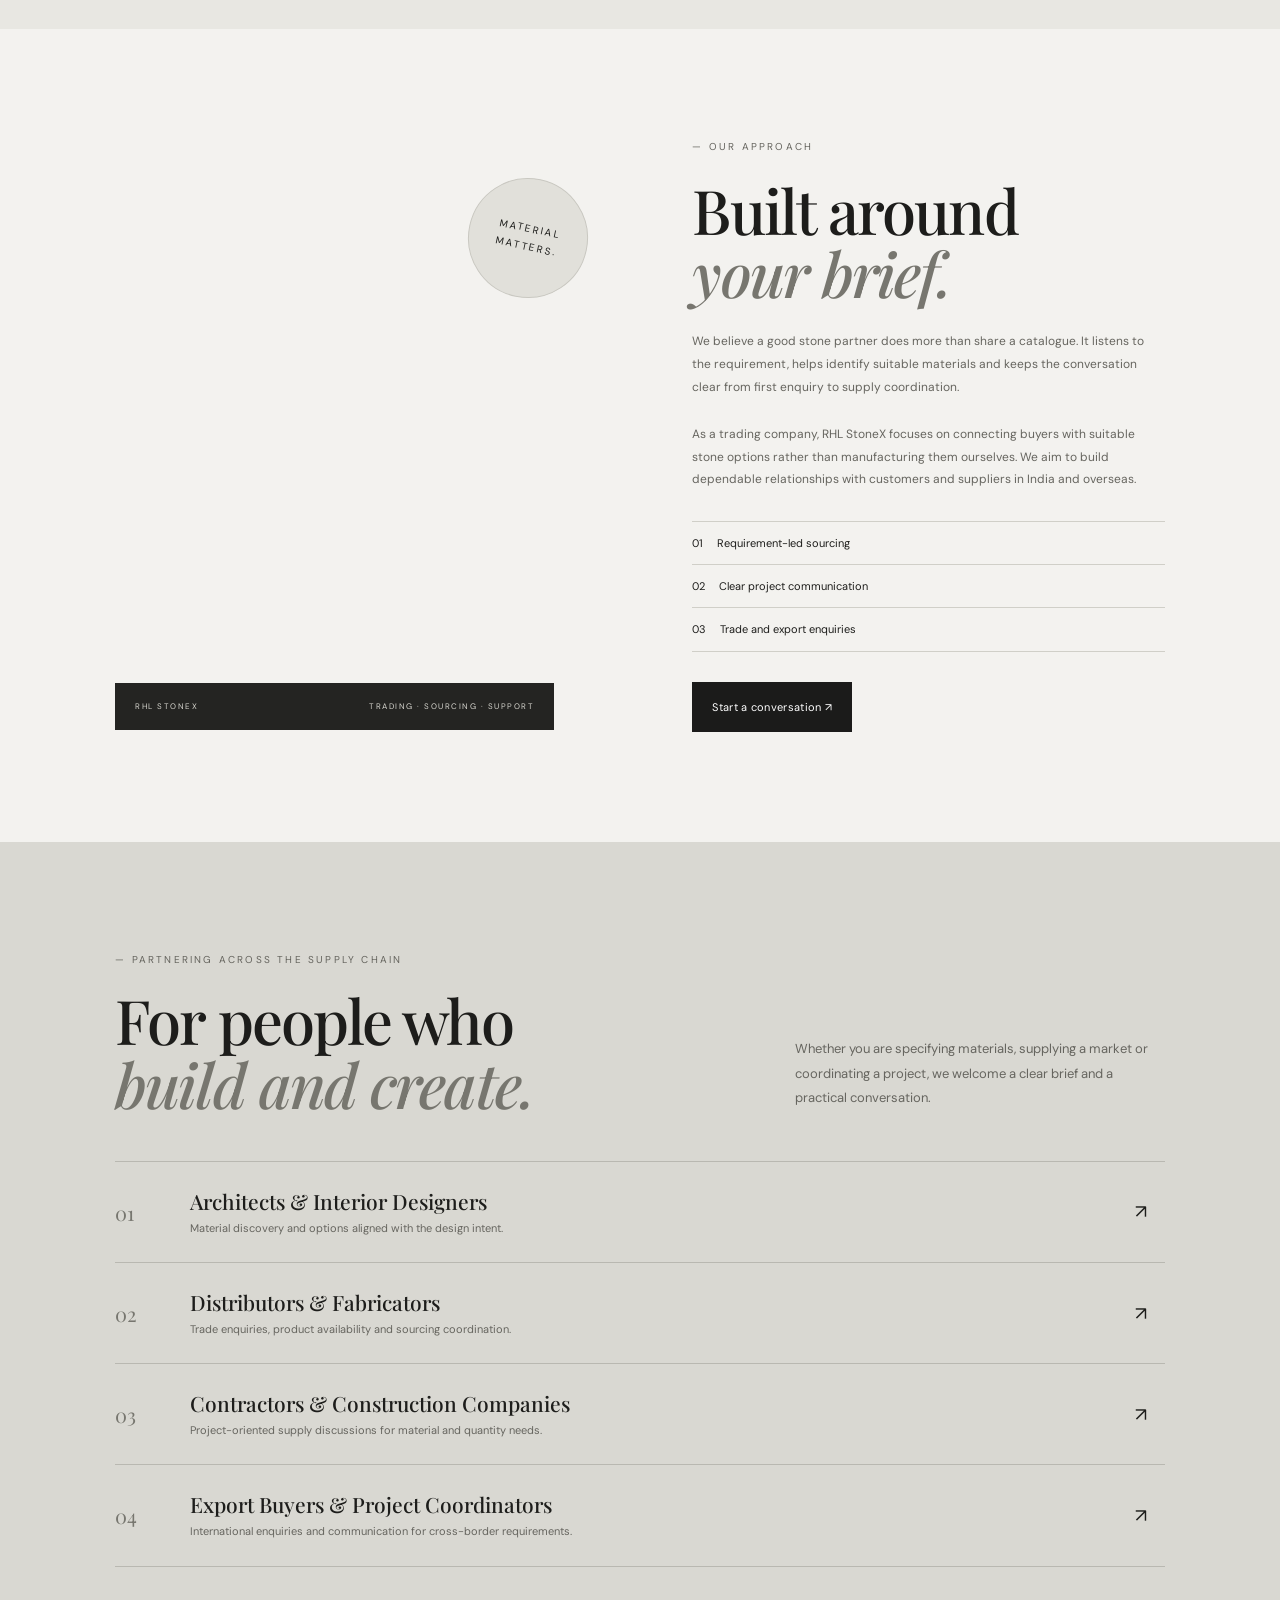
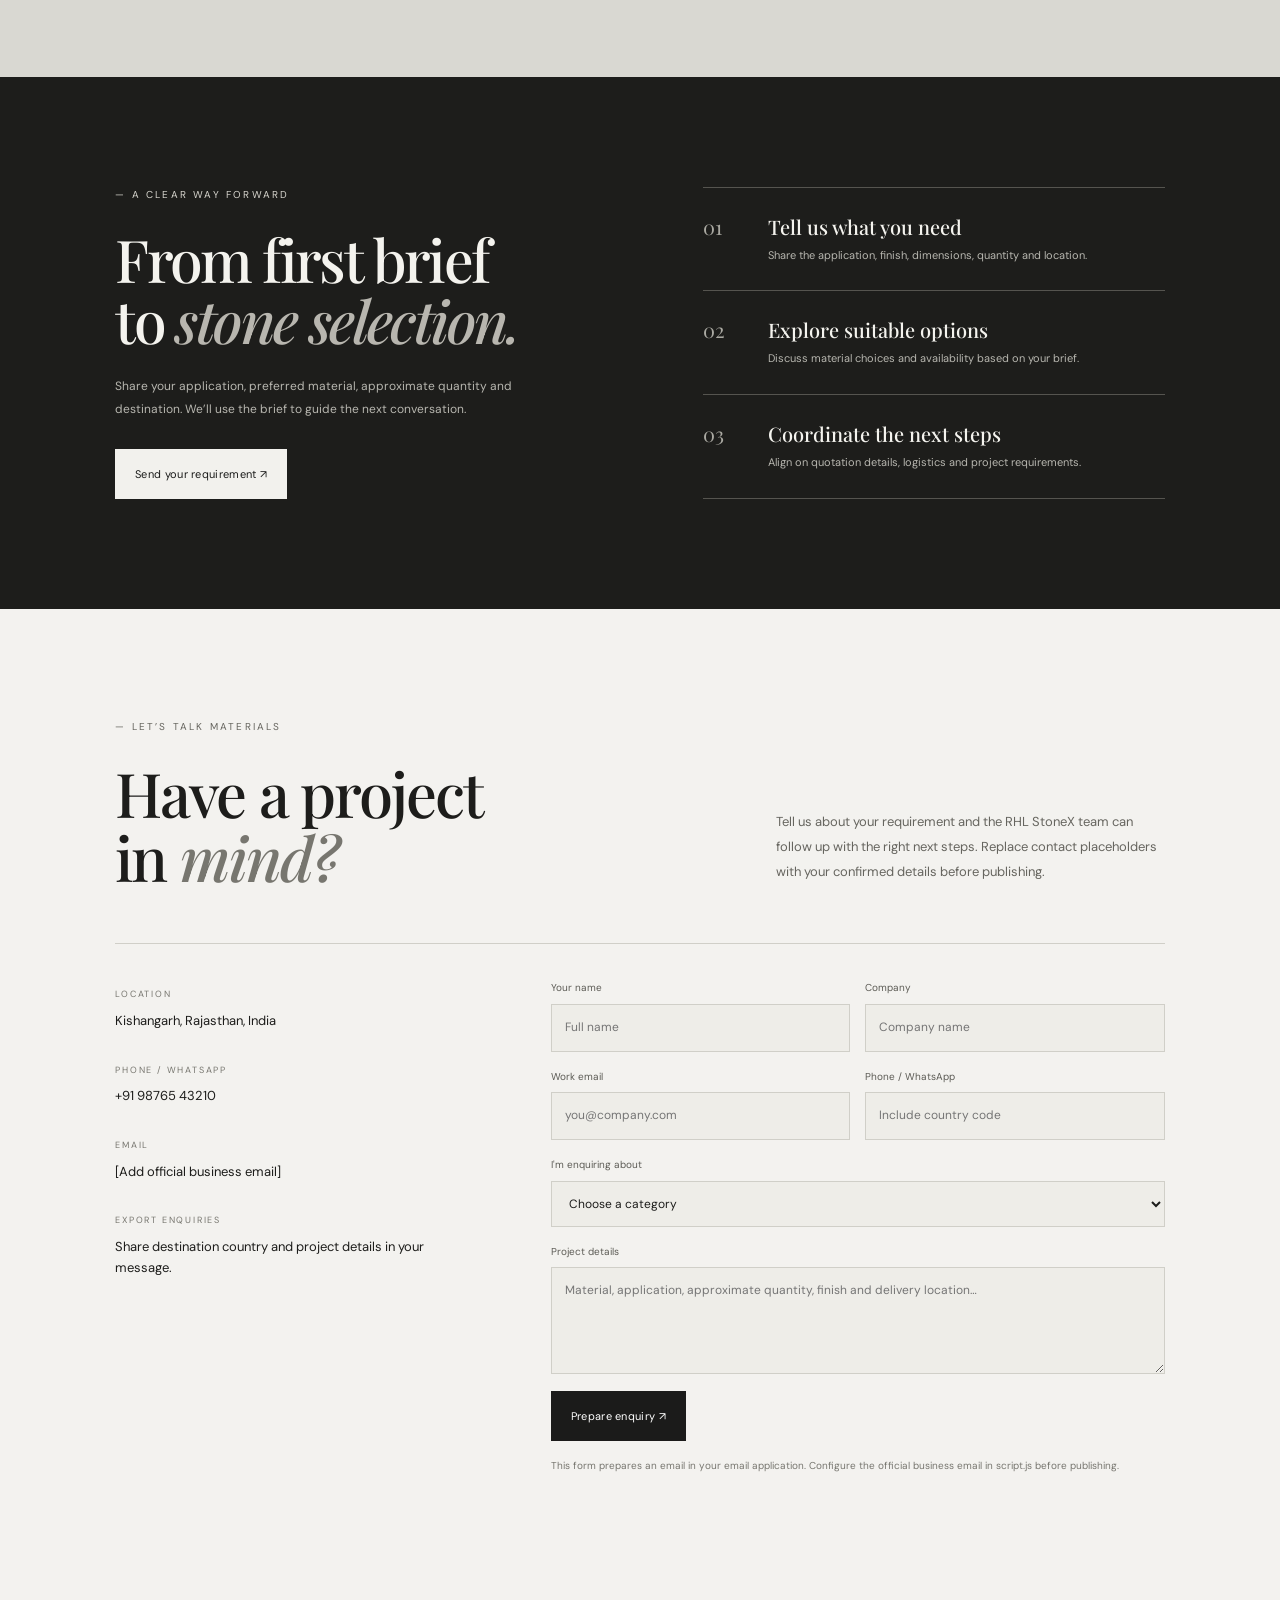
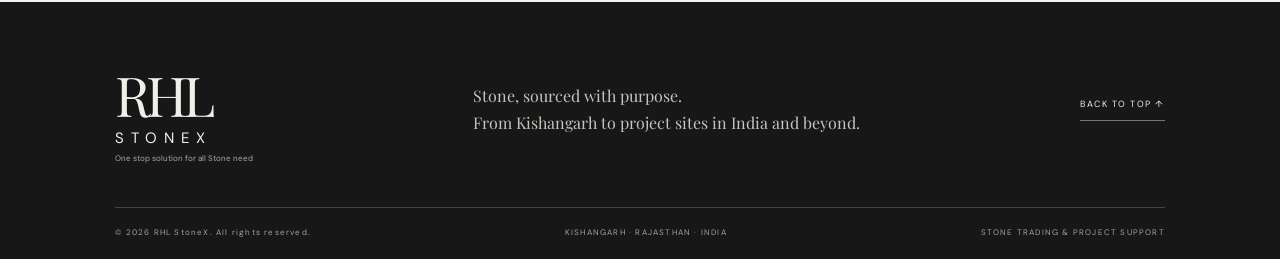
==== commit b493feef: "Update RHL StoneX website" ====
--- a/index.html
+++ b/index.html
@@ -223,7 +223,7 @@
                         <p>Kishangarh, Rajasthan, India</p>
                     </div>
                     <div><small>PHONE / WHATSAPP</small>
-                        <p>[Add business phone number]</p>
+                        <p><a href="https://wa.me/919876543210?text=Hello%20RHL%20StoneX%2C%20I%20want%20to%20know%20more%20about%20stone%20materials." target="_blank" rel="noopener">+91 98765 43210</a></p>
                     </div>
                     <div><small>EMAIL</small>
                         <p>[Add official business email]</p>
@@ -268,6 +268,11 @@
         <div class="footbottom"><span>© <span id="year"></span> RHL StoneX. All rights reserved.</span><span>KISHANGARH
                 · RAJASTHAN · INDIA</span><span>STONE TRADING & PROJECT SUPPORT</span></div>
     </footer>
+    <a class="whatsapp-float" href="https://wa.me/919079237447?text=Hello%20RHL%20StoneX%2C%20I%20need%20help%20with%20a%20stone%20requirement." target="_blank" rel="noopener" aria-label="Chat on WhatsApp">
+        <svg viewBox="0 0 24 24" aria-hidden="true">
+            <path d="M20.52 3.48A11.78 11.78 0 0 0 12.04 0C5.46 0 .09 5.37.09 11.95c0 2.1.55 4.15 1.6 5.96L0 24l6.25-1.64a12 12 0 0 0 5.79 1.47h.01c6.58 0 11.95-5.37 11.95-11.95 0-3.2-1.24-6.21-3.48-8.4Zm-8.48 18.4h-.01a9.9 9.9 0 0 1-5.04-1.38l-.36-.21-3.71.97 1-3.62-.24-.37A9.87 9.87 0 0 1 2.1 11.95c0-5.46 4.45-9.9 9.94-9.9a9.9 9.9 0 0 1 7.02 3.01 9.88 9.88 0 0 1 2.92 7.02c0 5.49-4.45 9.94-9.94 9.94Zm5.46-7.45c-.3-.15-1.77-.87-2.04-.97-.27-.1-.46-.15-.66.15-.2.3-.77.97-.94 1.17-.17.2-.35.22-.65.08-.3-.15-1.27-.47-2.42-1.49-.89-.8-1.49-1.79-1.67-2.09-.17-.3-.02-.46.13-.61.13-.13.3-.35.45-.52.15-.17.2-.3.3-.5.1-.2.05-.37-.02-.52-.08-.15-.66-1.58-.9-2.17-.24-.58-.48-.5-.66-.51l-.56-.01c-.2 0-.52.07-.79.35-.27.28-1.03 1.01-1.03 2.46s1.06 2.85 1.2 3.05c.15.2 2.08 3.18 5.04 4.46.7.3 1.25.48 1.67.62.7.22 1.34.19 1.85.12.56-.08 1.77-.72 2.01-1.42.25-.7.25-1.3.17-1.42-.08-.12-.27-.2-.57-.35Z"/>
+        </svg>
+    </a>
     <script src="script.js"></script>
 </body>
 
--- a/styles.css
+++ b/styles.css
@@ -652,6 +652,32 @@
 
 .contact form .btn {
     align-self: flex-start
+}
+
+.whatsapp-float {
+    position: fixed;
+    right: 22px;
+    bottom: 22px;
+    width: 58px;
+    height: 58px;
+    border-radius: 50%;
+    background: #25d366;
+    display: grid;
+    place-items: center;
+    box-shadow: 0 14px 28px rgba(10, 30, 20, .22);
+    z-index: 30;
+    transition: transform .25s ease, box-shadow .25s ease
+}
+
+.whatsapp-float:hover {
+    transform: translateY(-3px) scale(1.02);
+    box-shadow: 0 18px 34px rgba(10, 30, 20, .28)
+}
+
+.whatsapp-float svg {
+    width: 28px;
+    height: 28px;
+    fill: white
 }
 
 .formnote,
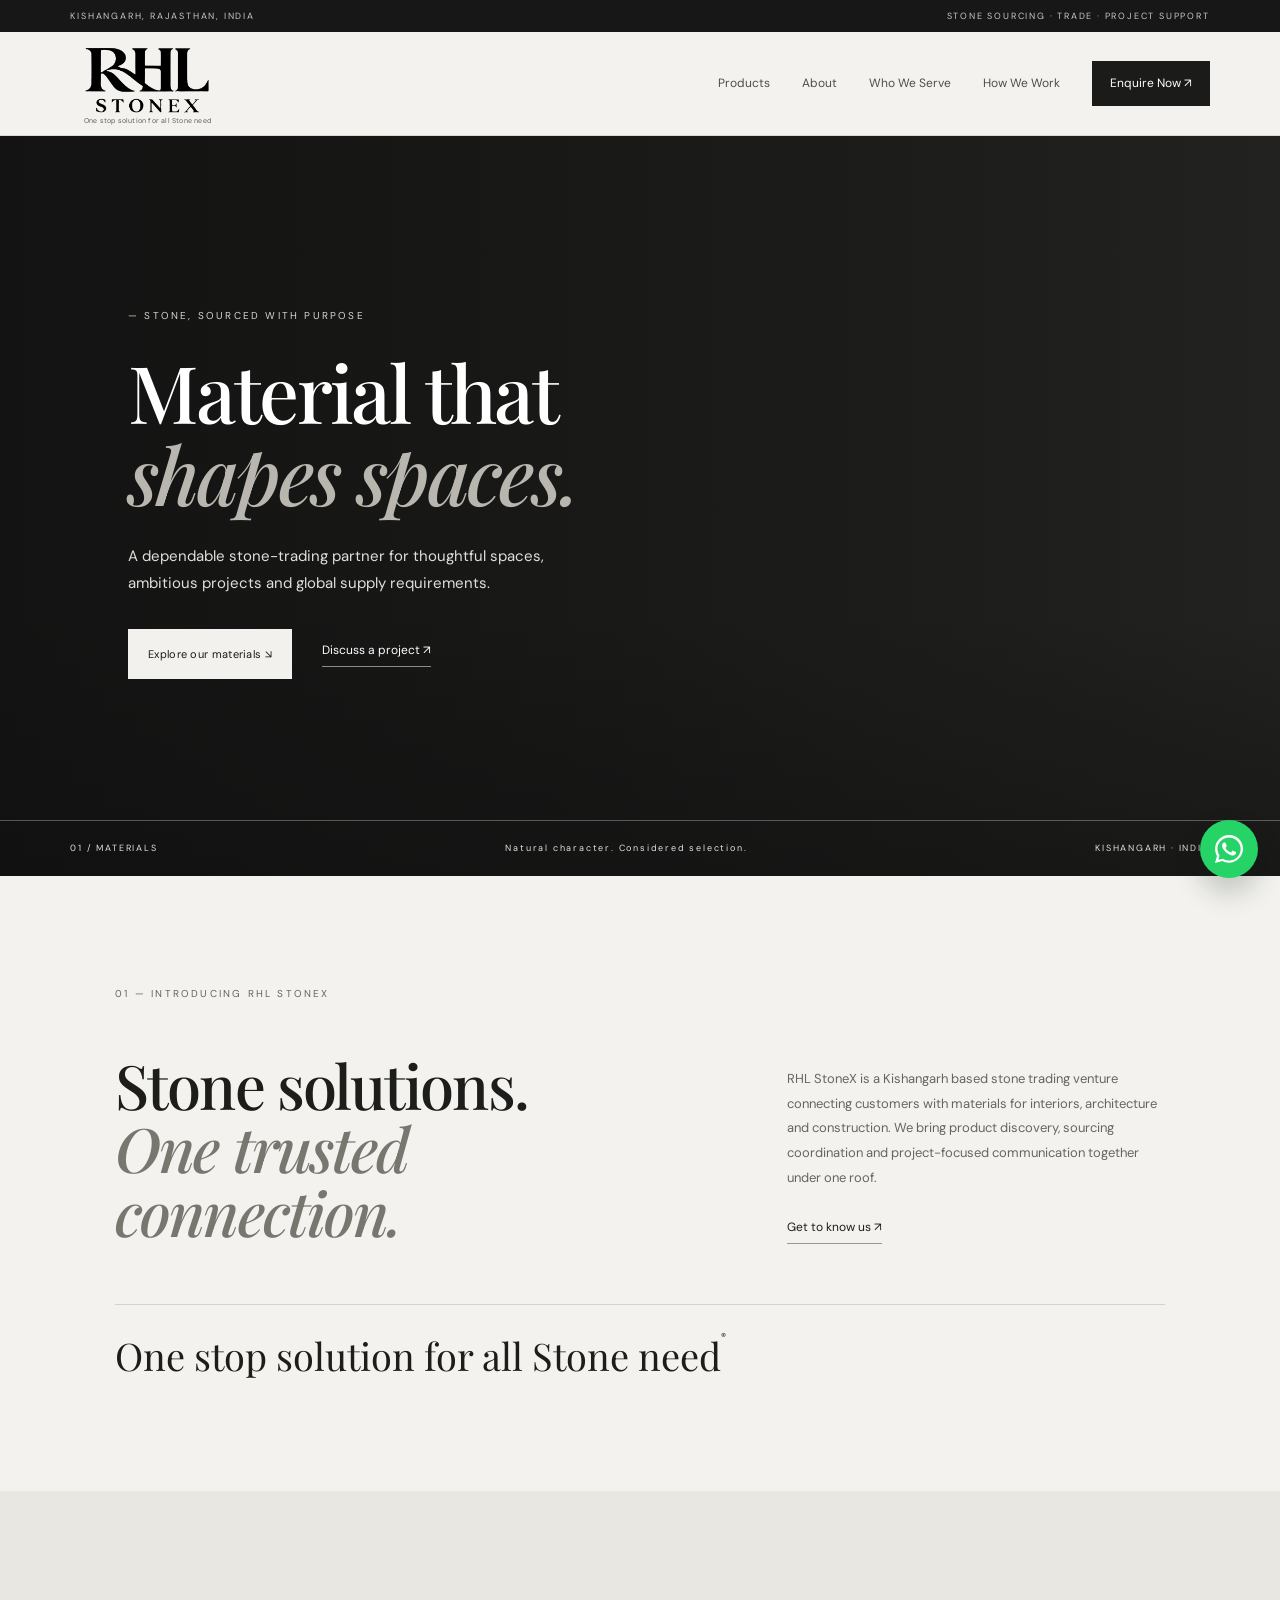
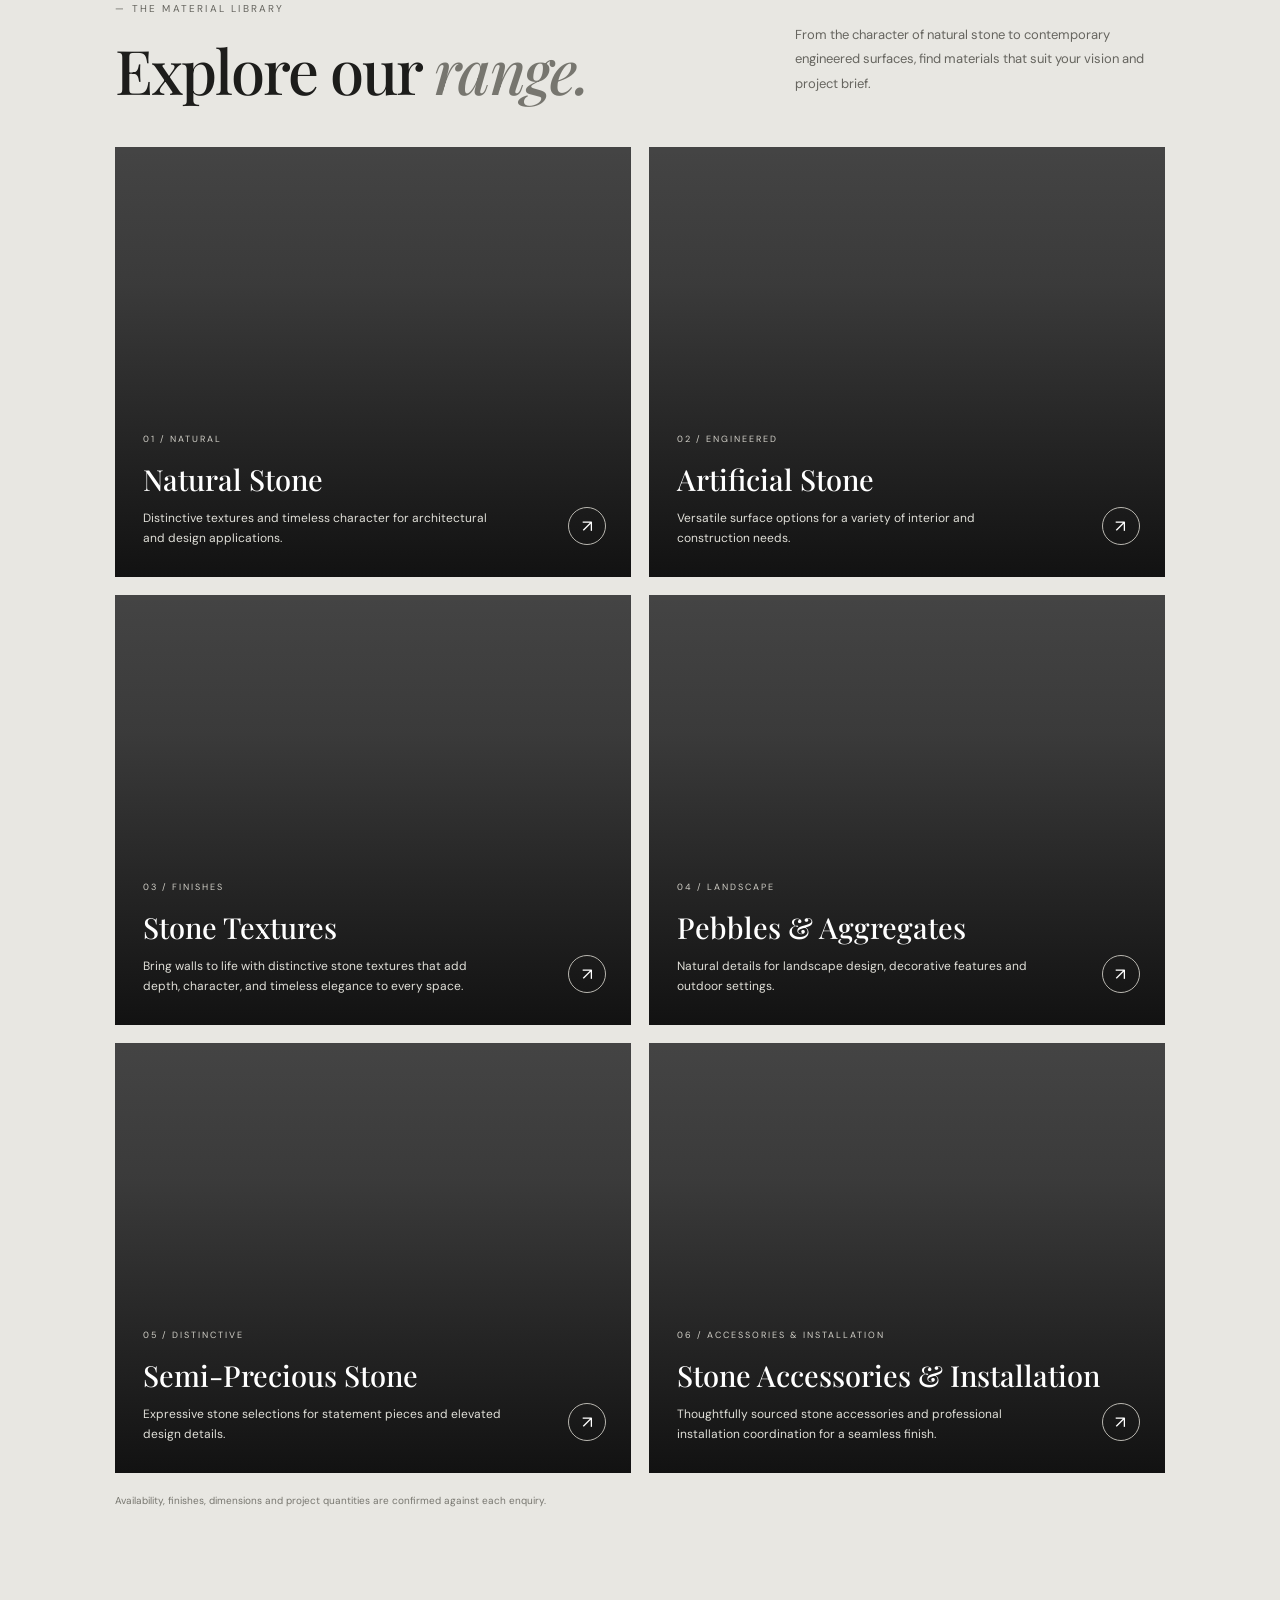
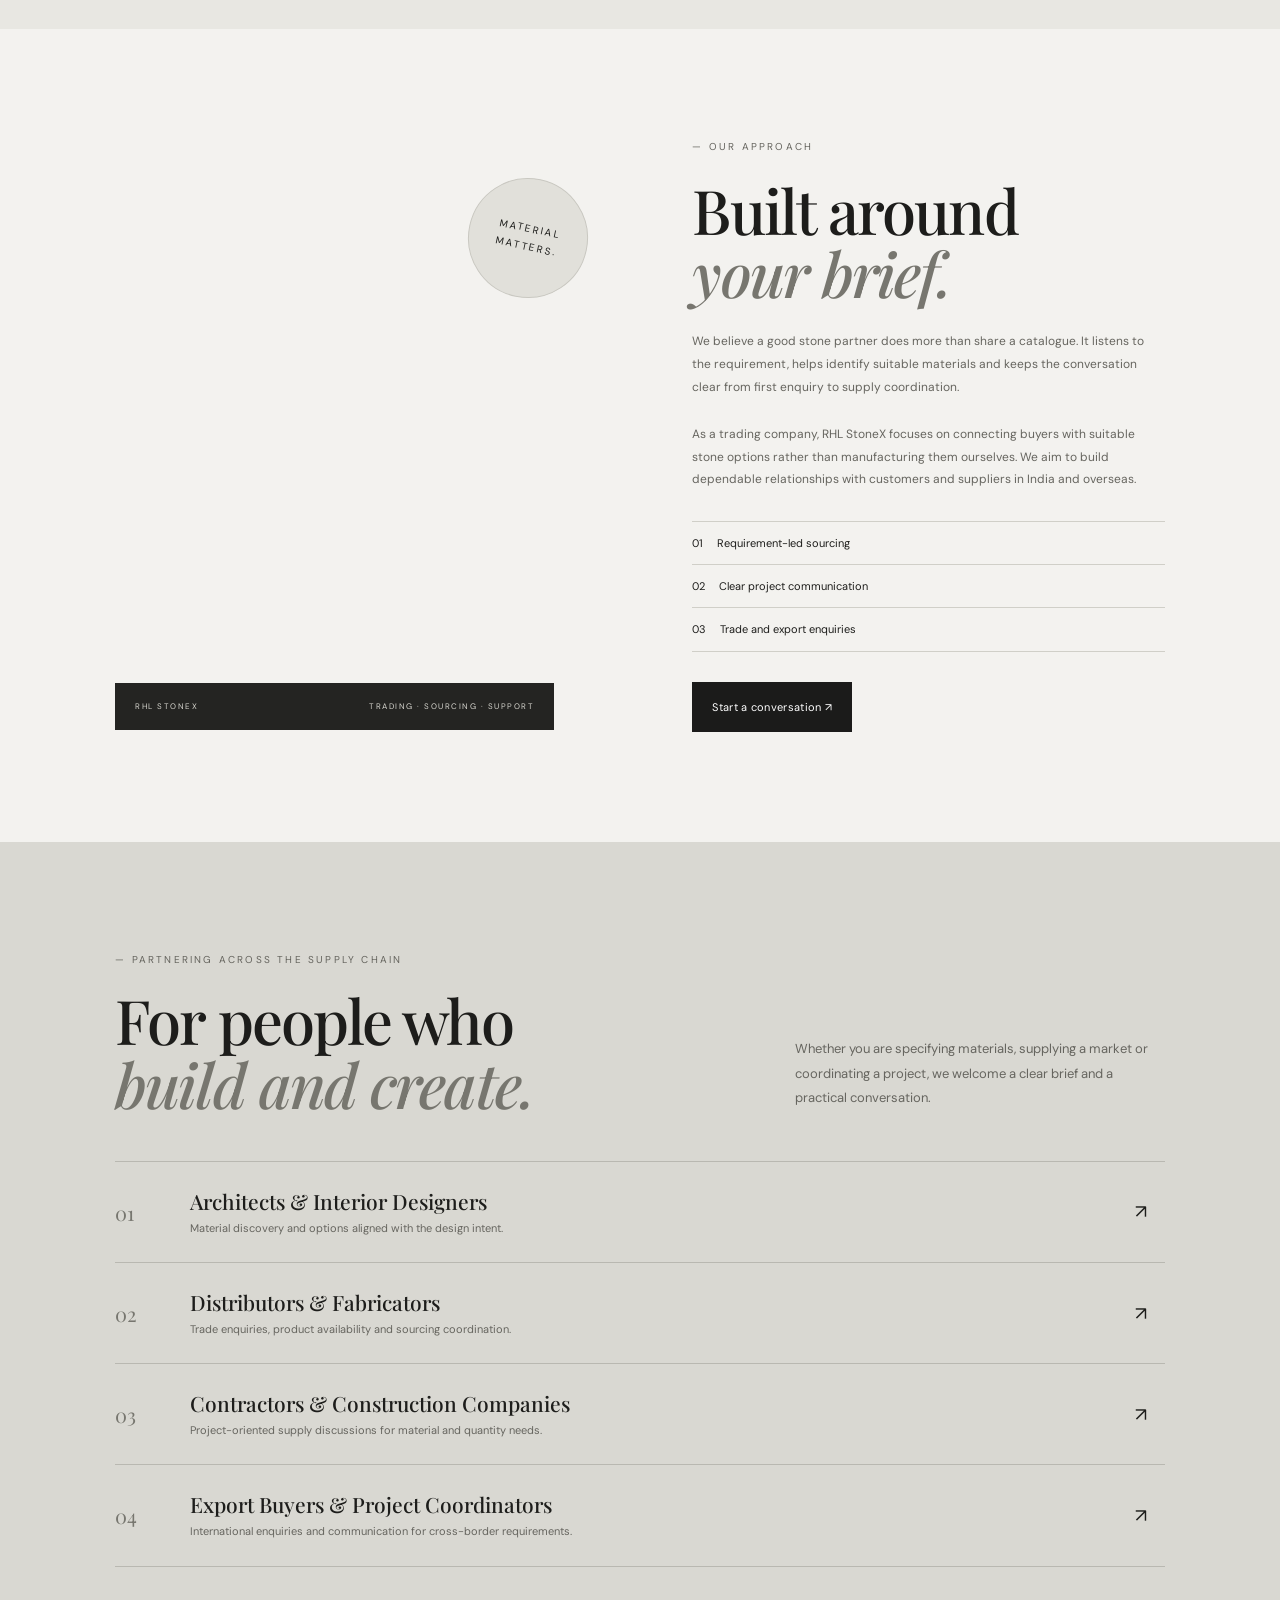
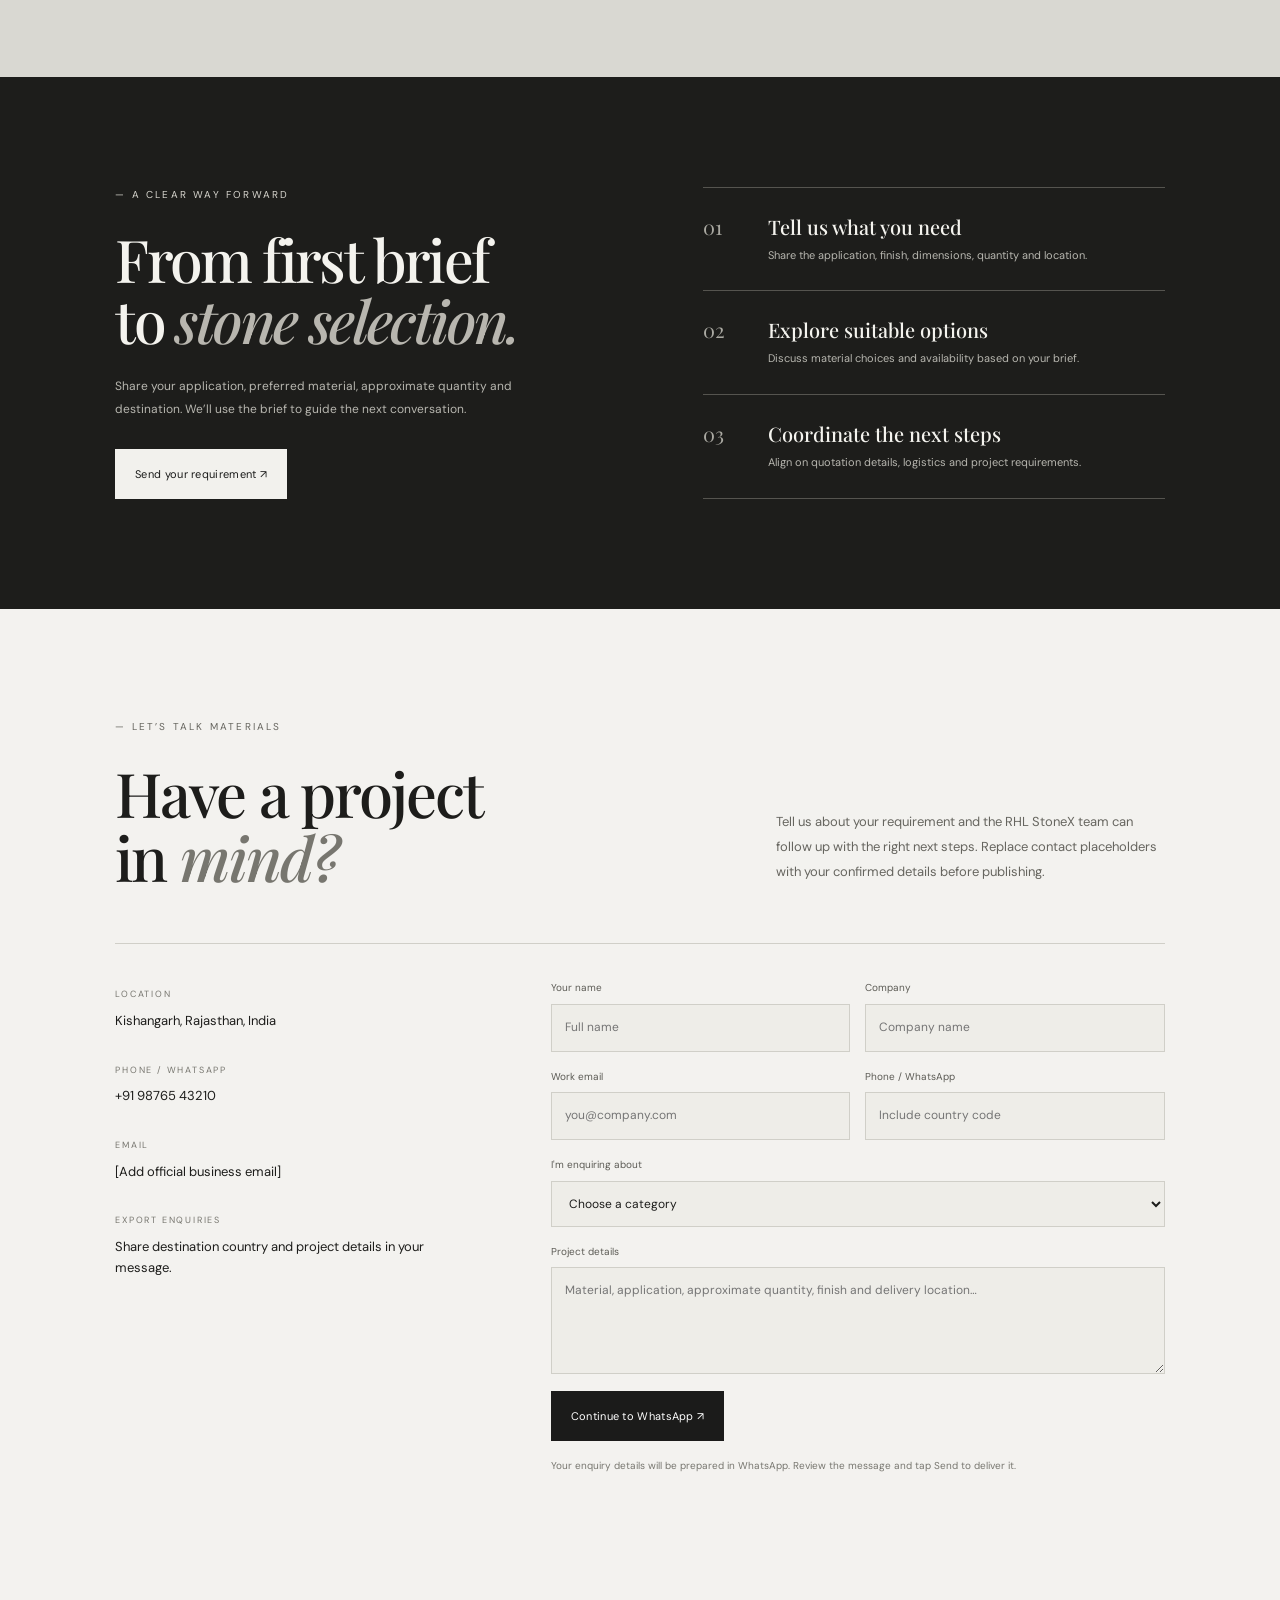
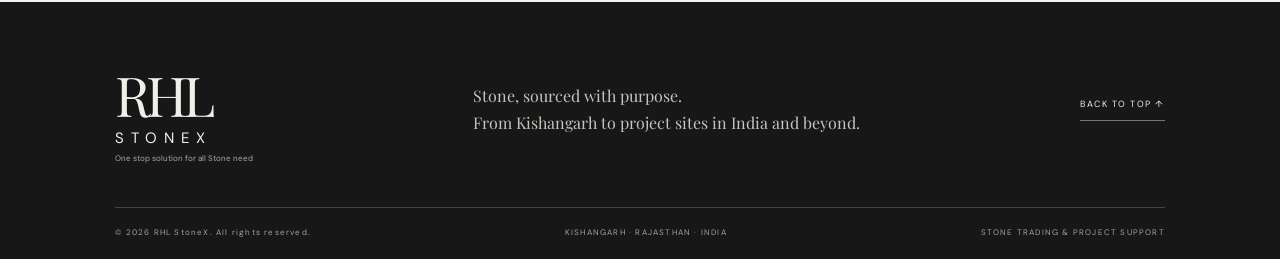
==== commit 7aca79d9: "changes" ====
--- a/index.html
+++ b/index.html
@@ -84,9 +84,9 @@
                 <article class="card">
                     <div class="photo quartz"></div>
                     <div class="overlay"></div>
-                    <div class="cardcopy"><small>03 / SURFACES</small>
-                        <h3>Quartz</h3>
-                        <p>Contemporary surface choices for refined residential and commercial spaces.</p><a
+                    <div class="cardcopy"><small>03 / FINISHES</small>
+                        <h3>Stone Textures</h3>
+                        <p>Bring walls to life with distinctive stone textures that add depth, character, and timeless elegance to every space.</p><a
                             href="#contact">↗</a>
                     </div>
                 </article>
@@ -111,9 +111,9 @@
                 <article class="card">
                     <div class="photo texture"></div>
                     <div class="overlay"></div>
-                    <div class="cardcopy"><small>06 / FINISHES</small>
-                        <h3>Stone Textures & Installation</h3>
-                        <p>Texture-led finishes and installation coordination for considered spaces.</p><a
+                    <div class="cardcopy"><small>06 / ACCESSORIES & INSTALLATION</small>
+                        <h3>Stone Accessories & Installation</h3>
+                        <p>Thoughtfully sourced stone accessories and professional installation coordination for a seamless finish.</p><a
                             href="#contact">↗</a>
                     </div>
                 </article>
@@ -233,11 +233,11 @@
                     </div>
                 </aside>
                 <form id="enquiry">
-                    <div class="formrow"><label>Your name<input name="name" required
-                                placeholder="Full name"></label><label>Company<input name="company"
+                    <div class="formrow"><label>Your name<input name="name" maxlength="100" required
+                                placeholder="Full name"></label><label>Company<input name="company" maxlength="100"
                                 placeholder="Company name"></label></div>
-                    <div class="formrow"><label>Work email<input name="email" type="email" required
-                                placeholder="you@company.com"></label><label>Phone / WhatsApp<input name="phone"
+                    <div class="formrow"><label>Work email<input name="email" type="email" maxlength="254" required
+                                placeholder="you@company.com"></label><label>Phone / WhatsApp<input name="phone" maxlength="40"
                                 placeholder="Include country code"></label></div><label>I'm enquiring about<select
                             name="interest" required>
                             <option value="">Choose a category</option>
@@ -249,11 +249,10 @@
                             <option>Stone textures & installation</option>
                             <option>Export / distribution</option>
                             <option>Other / multiple materials</option>
-                        </select></label><label>Project details<textarea name="message" rows="4" required
+                        </select></label><label>Project details<textarea name="message" rows="4" maxlength="1000" required
                             placeholder="Material, application, approximate quantity, finish and delivery location…"></textarea></label><button
-                        class="btn darkbtn" type="submit">Prepare enquiry ↗</button>
-                    <p class="formnote">This form prepares an email in your email application. Configure the official
-                        business email in script.js before publishing.</p>
+                        class="btn darkbtn" type="submit">Continue to WhatsApp ↗</button>
+                    <p class="formnote">Your enquiry details will be prepared in WhatsApp. Review the message and tap Send to deliver it.</p>
                     <p id="status" role="status"></p>
                 </form>
             </div>
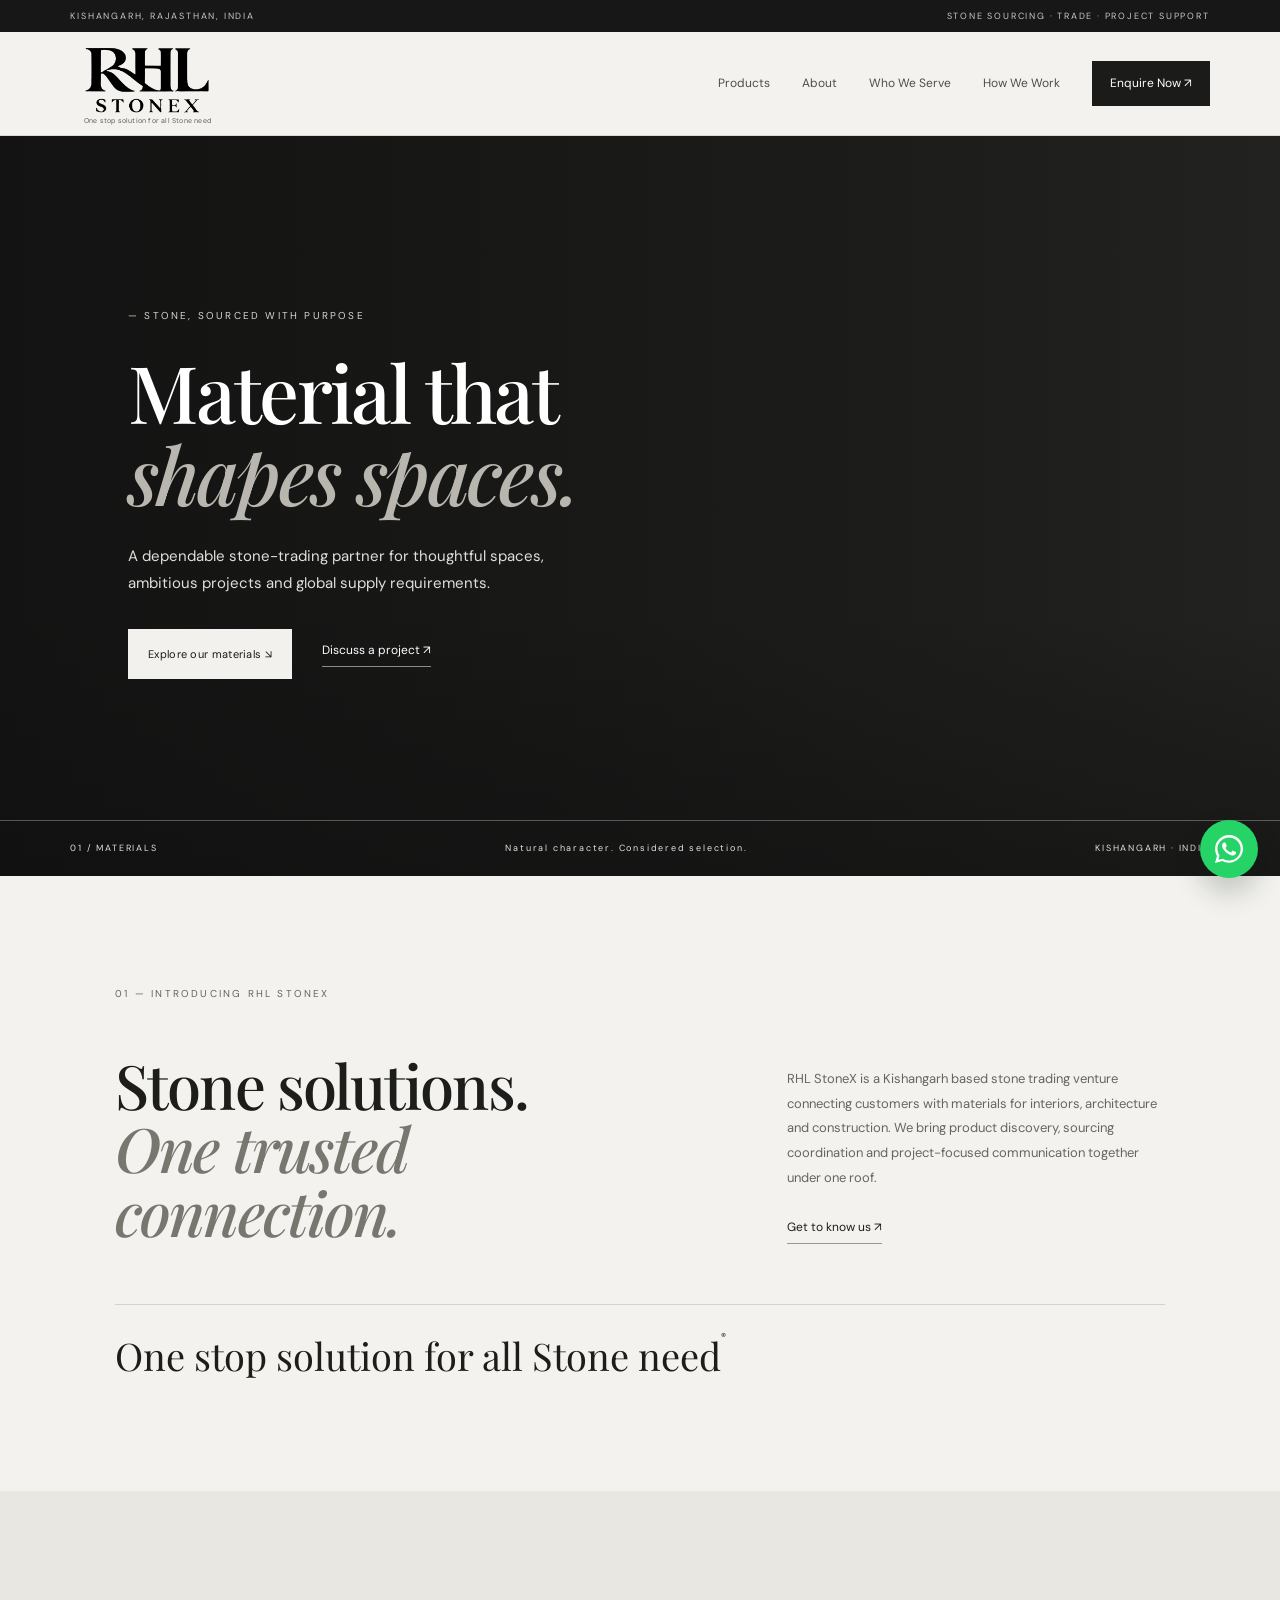
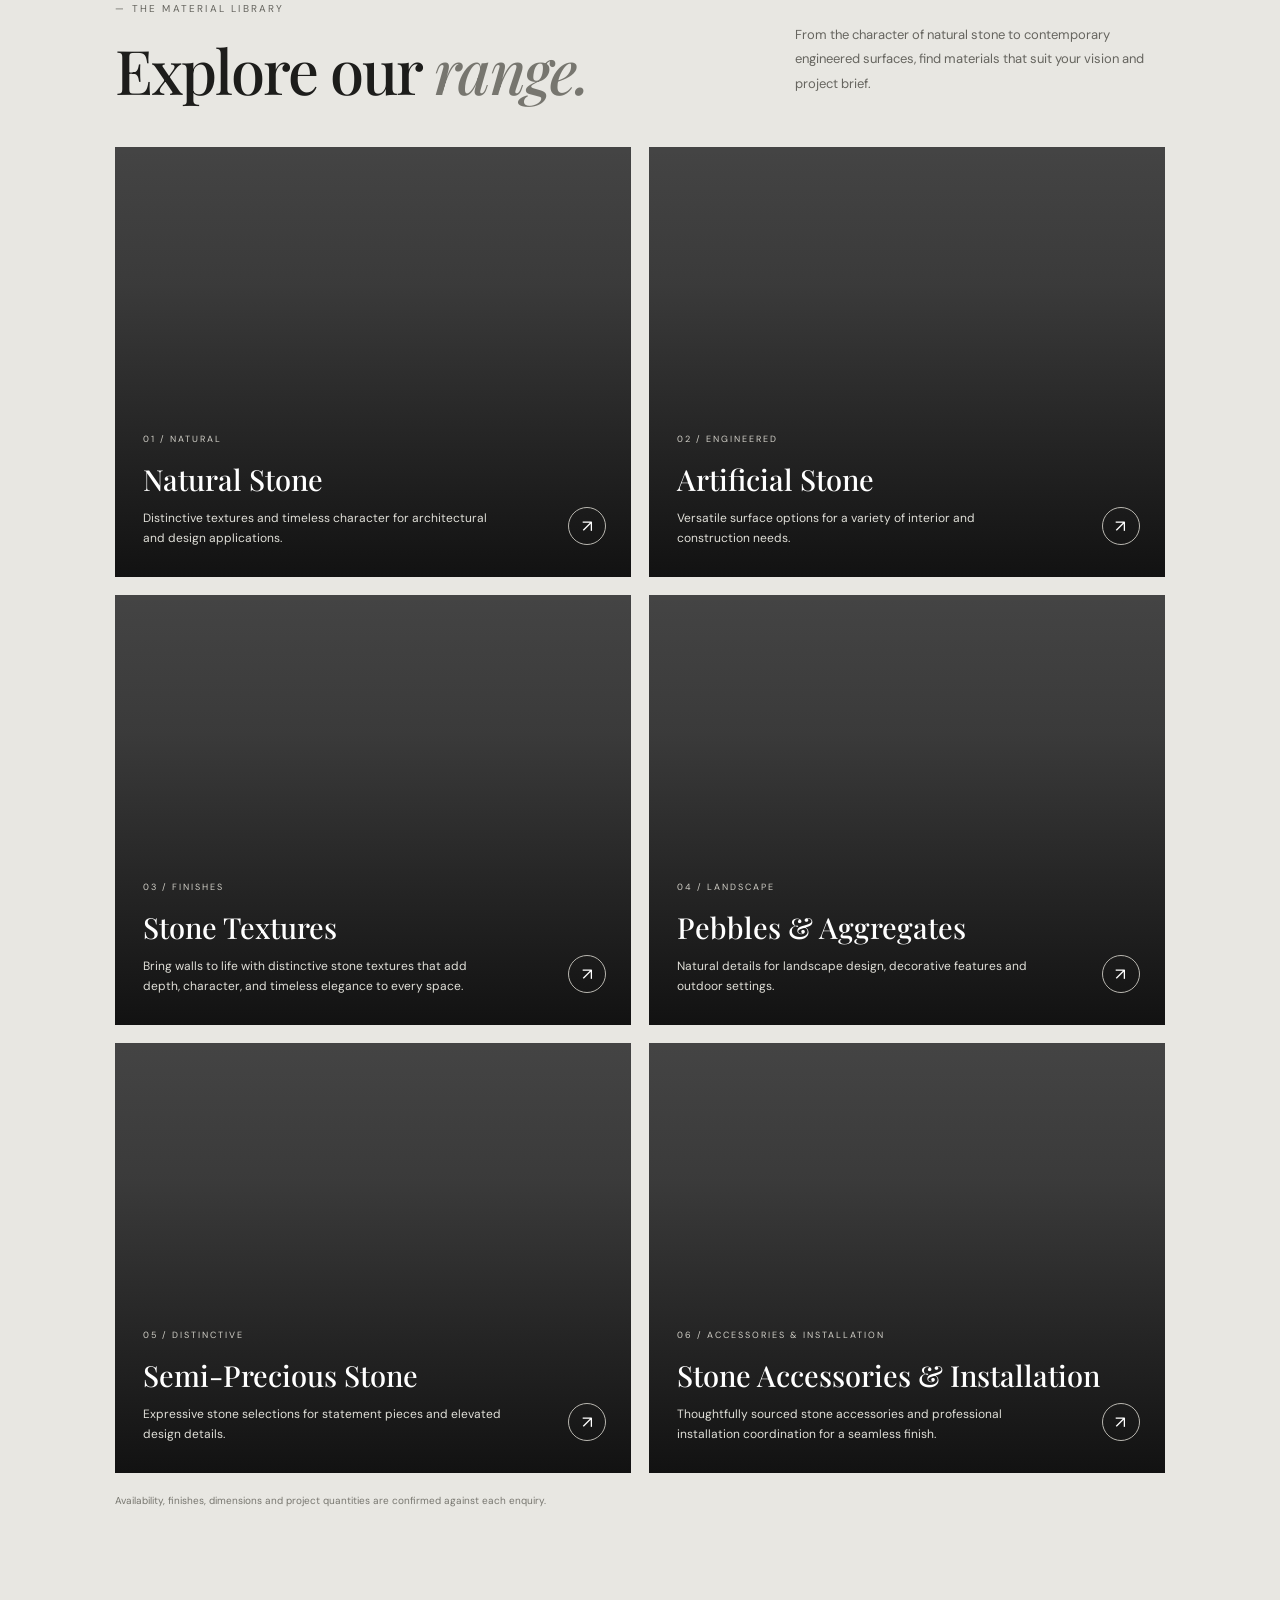
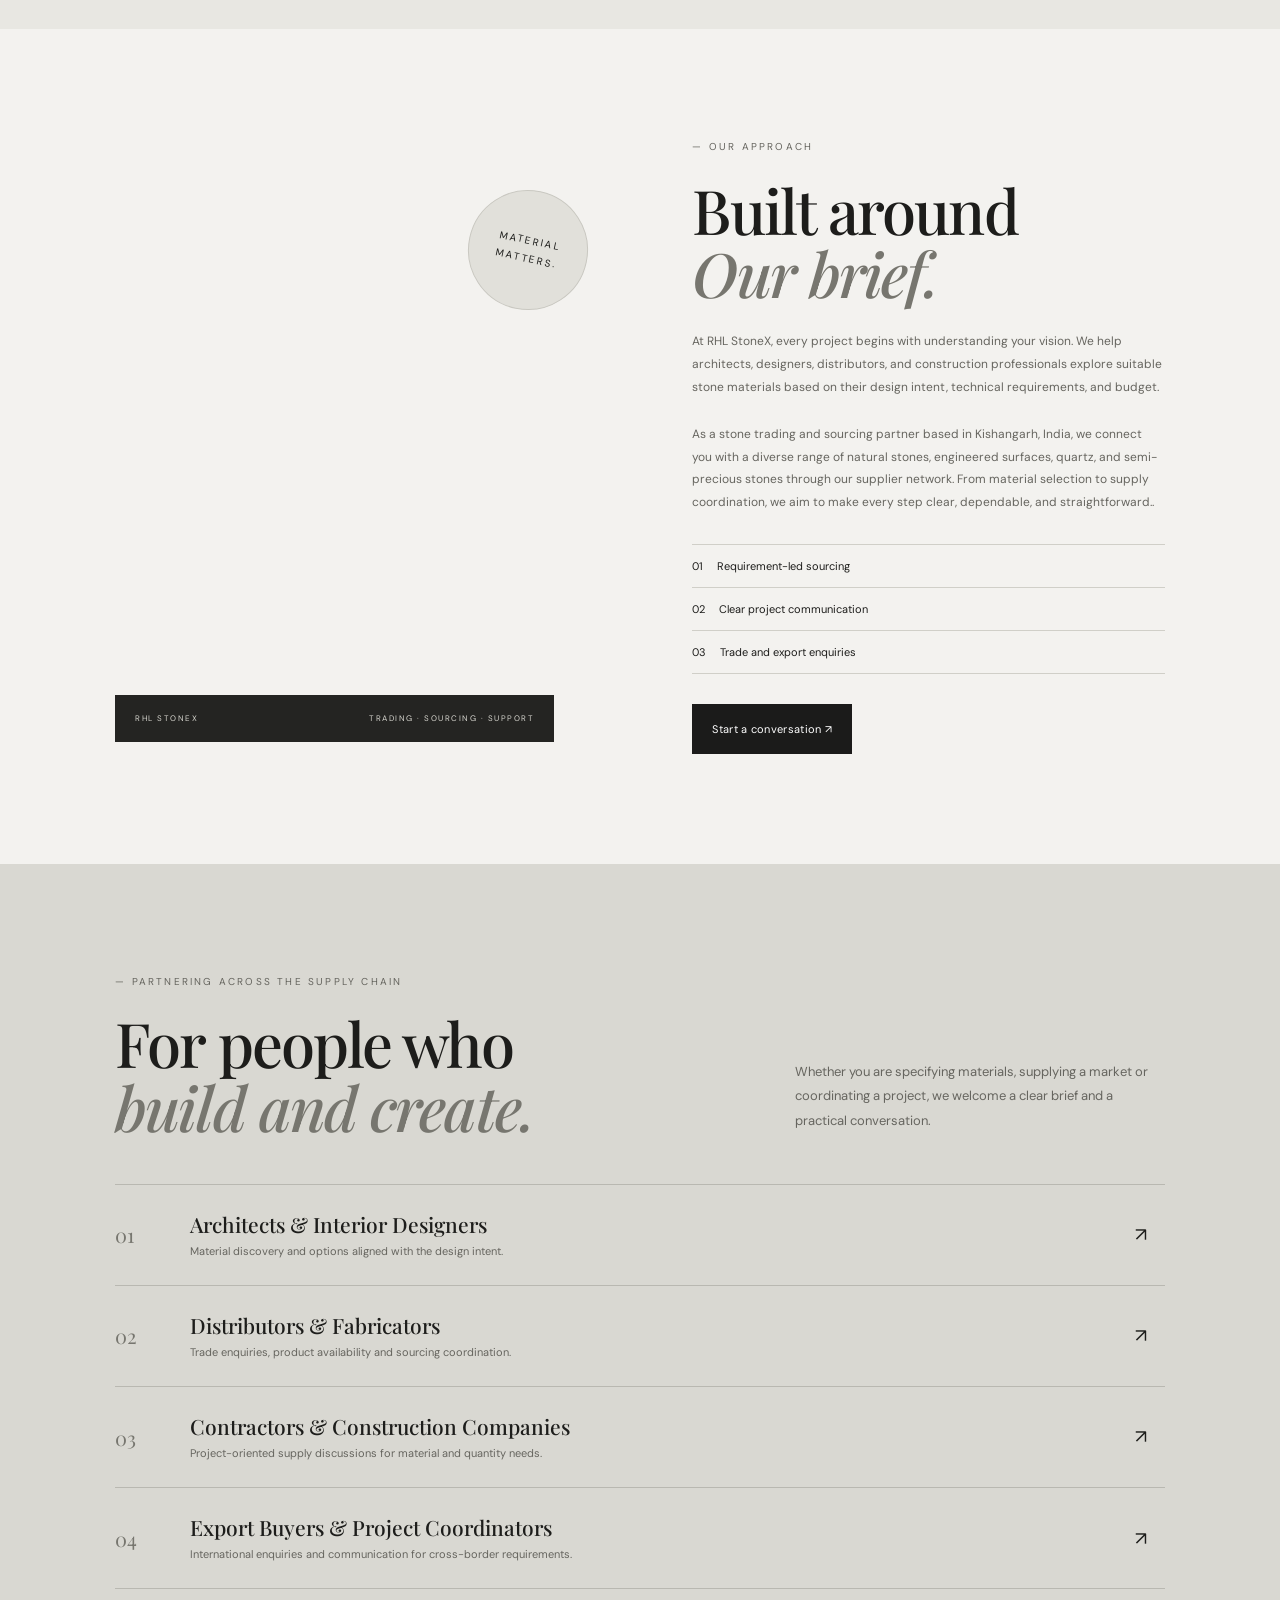
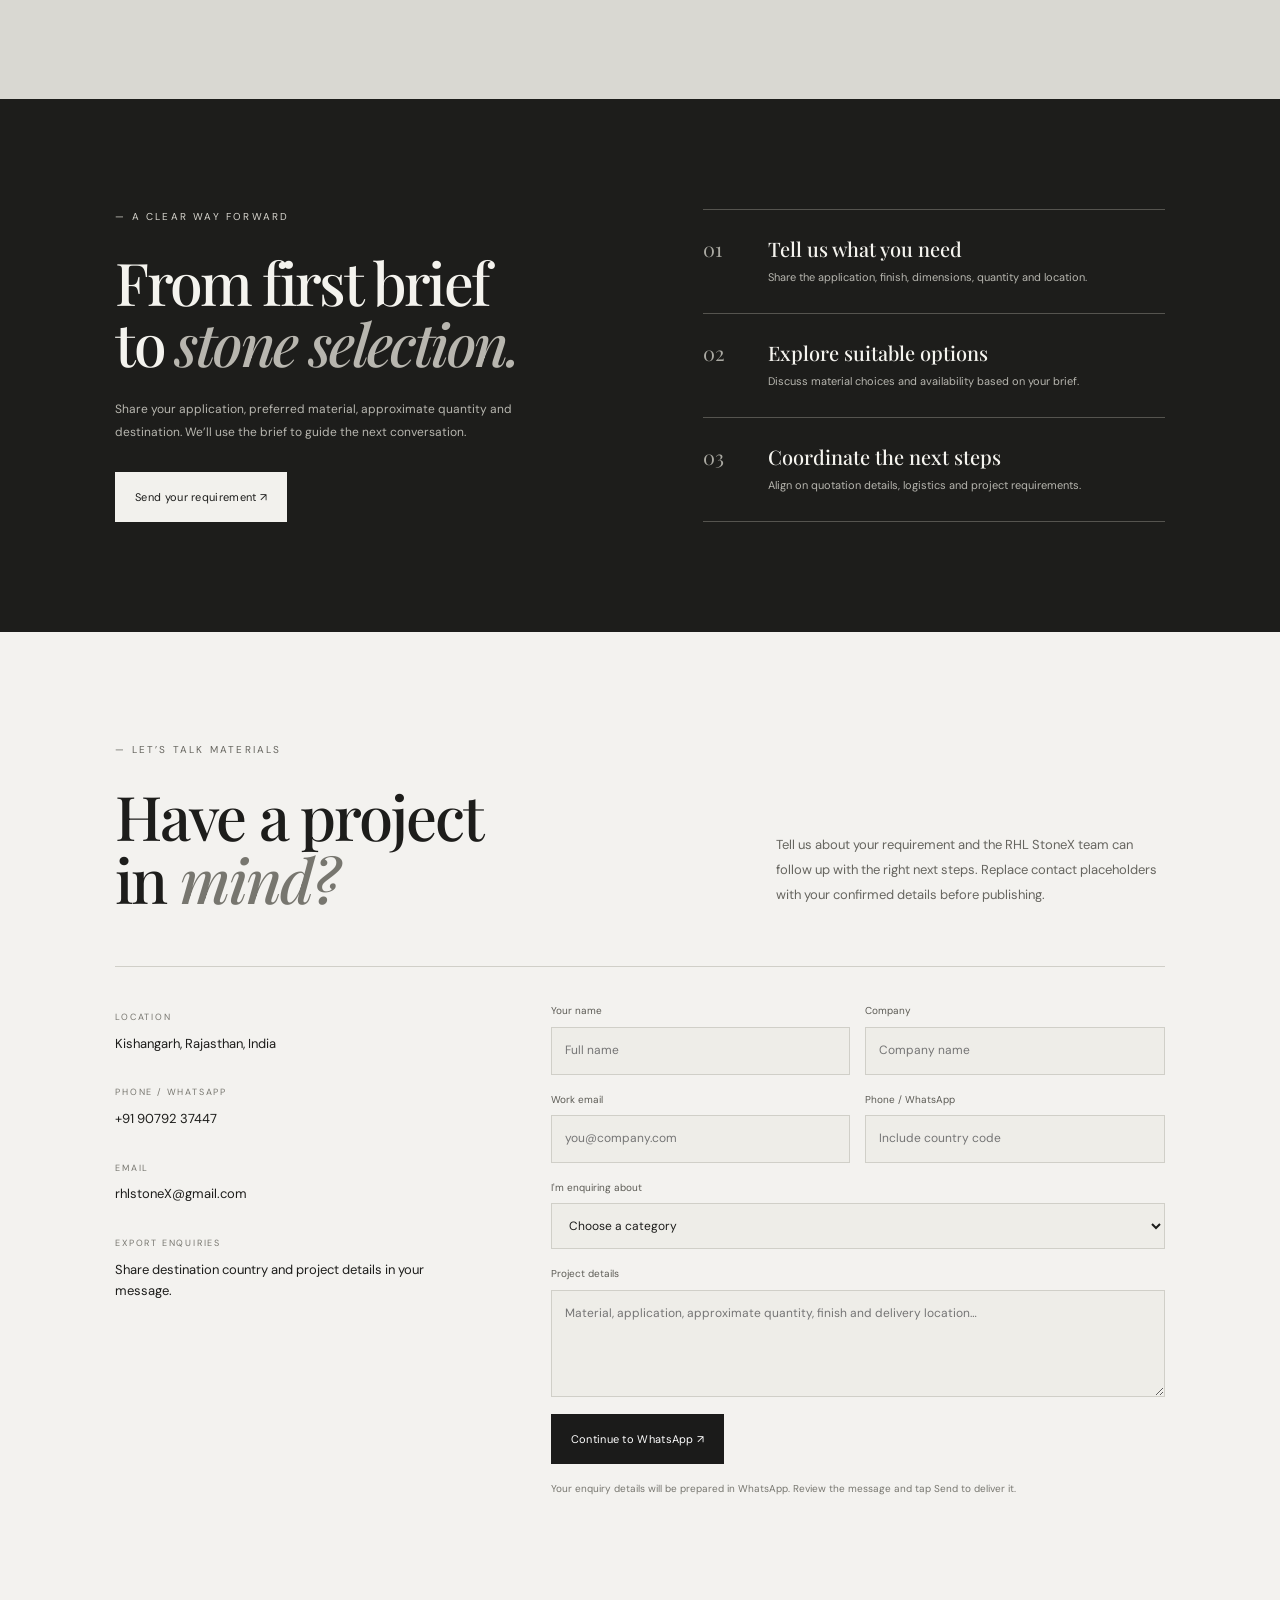
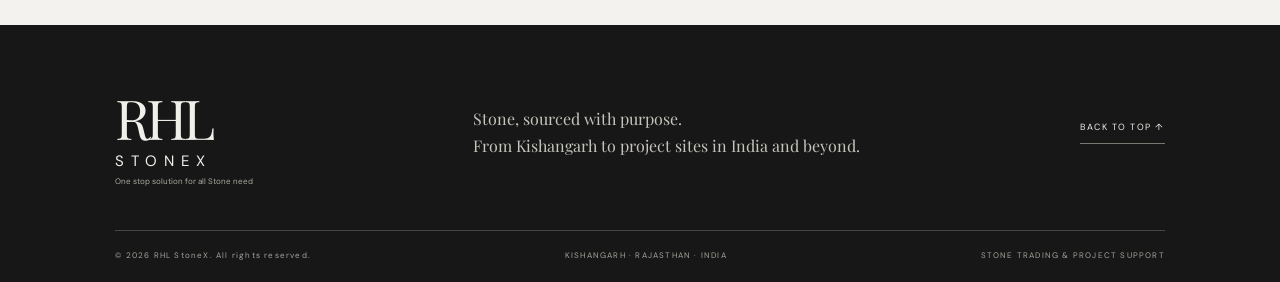
==== commit 55d850b5: "Update RHL StoneX website and product pages" ====
--- a/index.html
+++ b/index.html
@@ -8,18 +8,27 @@
     <meta name="description"
         content="RHL StoneX — One stop solution for all Stone need. Stone trading based in Kishangarh, Rajasthan, India.">
     <title>RHL StoneX | One stop solution for all Stone need</title>
+    <script>document.documentElement.classList.add('loading-enabled')</script>
     <link rel="preconnect" href="https://fonts.googleapis.com">
     <link rel="preconnect" href="https://fonts.gstatic.com" crossorigin>
     <link
         href="https://fonts.googleapis.com/css2?family=DM+Sans:wght@400;500;600;700&family=Playfair+Display:wght@500;600;700&display=swap"
         rel="stylesheet">
+    <link rel="icon" type="image/png" href="rhl_logo.png">
     <link rel="stylesheet" href="styles.css">
 </head>
 
 <body>
+    <div class="page-loader" role="status" aria-label="Loading RHL StoneX">
+        <div class="page-loader-logo">
+            <img src="rhl_logo.png" alt="">
+            <img src="rhl_logo.png" alt="">
+        </div>
+    </div>
     <div class="announcement"><span>KISHANGARH, RAJASTHAN, INDIA</span><span>STONE SOURCING · TRADE · PROJECT
             SUPPORT</span></div>
-    <header class="header"><a class="brand" href="#home"><img src="rhl_logo.png" alt="RHL StoneX logo"><small>One stop solution for all Stone need</small></a>
+    <header class="header"><a class="brand" href="#home"><img src="rhl_logo.png" alt="RHL StoneX logo"><small>One stop
+                solution for all Stone need</small></a>
         <button class="menu" aria-label="Open navigation" aria-expanded="false">☰</button>
         <nav><a href="#products">Products</a><a href="#about">About</a><a href="#markets">Who We Serve</a><a
                 href="#process">How We Work</a><a class="navcta" href="#contact">Enquire Now ↗</a></nav>
@@ -63,60 +72,61 @@
                     your vision and project brief.</p>
             </div>
             <div class="cards">
-                <article class="card">
+                <a class="card" href="products/natural-stone.html" aria-label="Explore Natural Stone">
                     <div class="photo natural"></div>
                     <div class="overlay"></div>
                     <div class="cardcopy"><small>01 / NATURAL</small>
                         <h3>Natural Stone</h3>
-                        <p>Distinctive textures and timeless character for architectural and design applications.</p><a
-                            href="#contact">↗</a>
-                    </div>
-                </article>
-                <article class="card">
+                        <p>Distinctive textures and timeless character for architectural and design applications.</p><span
+                            class="card-arrow" aria-hidden="true">↗</span>
+                    </div>
+                </a>
+                <a class="card" href="products/artificial-stone.html" aria-label="Explore Artificial Stone">
                     <div class="photo artificial"></div>
                     <div class="overlay"></div>
                     <div class="cardcopy"><small>02 / ENGINEERED</small>
                         <h3>Artificial Stone</h3>
-                        <p>Versatile surface options for a variety of interior and construction needs.</p><a
-                            href="#contact">↗</a>
-                    </div>
-                </article>
-                <article class="card">
+                        <p>Versatile surface options for a variety of interior and construction needs.</p><span
+                            class="card-arrow" aria-hidden="true">↗</span>
+                    </div>
+                </a>
+                <a class="card" href="products/stone-textures.html" aria-label="Explore Stone Textures">
                     <div class="photo quartz"></div>
                     <div class="overlay"></div>
                     <div class="cardcopy"><small>03 / FINISHES</small>
                         <h3>Stone Textures</h3>
-                        <p>Bring walls to life with distinctive stone textures that add depth, character, and timeless elegance to every space.</p><a
-                            href="#contact">↗</a>
-                    </div>
-                </article>
-                <article class="card">
+                        <p>Bring walls to life with distinctive stone textures that add depth, character, and timeless
+                            elegance to every space.</p><span class="card-arrow" aria-hidden="true">↗</span>
+                    </div>
+                </a>
+                <a class="card" href="products/pebbles-aggregates.html" aria-label="Explore Pebbles and Aggregates">
                     <div class="photo pebbles"></div>
                     <div class="overlay"></div>
                     <div class="cardcopy"><small>04 / LANDSCAPE</small>
                         <h3>Pebbles & Aggregates</h3>
-                        <p>Natural details for landscape design, decorative features and outdoor settings.</p><a
-                            href="#contact">↗</a>
-                    </div>
-                </article>
-                <article class="card">
+                        <p>Natural details for landscape design, decorative features and outdoor settings.</p><span
+                            class="card-arrow" aria-hidden="true">↗</span>
+                    </div>
+                </a>
+                <a class="card" href="products/semi-precious-stone.html" aria-label="Explore Semi-Precious Stone">
                     <div class="photo semi"></div>
                     <div class="overlay"></div>
                     <div class="cardcopy"><small>05 / DISTINCTIVE</small>
                         <h3>Semi-Precious Stone</h3>
-                        <p>Expressive stone selections for statement pieces and elevated design details.</p><a
-                            href="#contact">↗</a>
-                    </div>
-                </article>
-                <article class="card">
+                        <p>Expressive stone selections for statement pieces and elevated design details.</p><span
+                            class="card-arrow" aria-hidden="true">↗</span>
+                    </div>
+                </a>
+                <a class="card" href="products/stone-accessories-installation.html"
+                    aria-label="Explore Stone Accessories and Installation">
                     <div class="photo texture"></div>
                     <div class="overlay"></div>
                     <div class="cardcopy"><small>06 / ACCESSORIES & INSTALLATION</small>
                         <h3>Stone Accessories & Installation</h3>
-                        <p>Thoughtfully sourced stone accessories and professional installation coordination for a seamless finish.</p><a
-                            href="#contact">↗</a>
-                    </div>
-                </article>
+                        <p>Thoughtfully sourced stone accessories and professional installation coordination for a
+                            seamless finish.</p><span class="card-arrow" aria-hidden="true">↗</span>
+                    </div>
+                </a>
             </div>
             <p class="note">Availability, finishes, dimensions and project quantities are confirmed against each
                 enquiry.</p>
@@ -129,13 +139,14 @@
             </div>
             <div class="aboutcopy">
                 <p class="eyebrow">— OUR APPROACH</p>
-                <h2>Built around<br><em>your brief.</em></h2>
-                <p>We believe a good stone partner does more than share a catalogue. It listens to the requirement,
-                    helps identify suitable materials and keeps the conversation clear from first enquiry to supply
-                    coordination.</p>
-                <p>As a trading company, RHL StoneX focuses on connecting buyers with suitable stone options rather than
-                    manufacturing them ourselves. We aim to build dependable relationships with customers and suppliers
-                    in India and overseas.</p>
+                <h2>Built around<br><em>Our brief.</em></h2>
+                <p>At RHL StoneX, every project begins with understanding your vision. We help architects, designers,
+                    distributors, and construction professionals explore suitable stone materials based on their design
+                    intent, technical requirements, and budget.</p>
+                <p>As a stone trading and sourcing partner based in Kishangarh, India, we connect you with a diverse
+                    range of natural stones, engineered surfaces, quartz, and semi-precious stones through our supplier
+                    network. From material selection to supply coordination, we aim to make every step clear,
+                    dependable, and straightforward..</p>
                 <div class="values">
                     <p>01　 Requirement-led sourcing</p>
                     <p>02　 Clear project communication</p>
@@ -223,10 +234,11 @@
                         <p>Kishangarh, Rajasthan, India</p>
                     </div>
                     <div><small>PHONE / WHATSAPP</small>
-                        <p><a href="https://wa.me/919876543210?text=Hello%20RHL%20StoneX%2C%20I%20want%20to%20know%20more%20about%20stone%20materials." target="_blank" rel="noopener">+91 98765 43210</a></p>
+                        <p><a href="https://wa.me/919079237447?text=Hello%20RHL%20StoneX%2C%20I%20want%20to%20know%20more%20about%20stone%20materials."
+                                target="_blank" rel="noopener">+91 90792 37447</a></p>
                     </div>
                     <div><small>EMAIL</small>
-                        <p>[Add official business email]</p>
+                        <p><a href="mailto:rhlstoneX@gmail.com">rhlstoneX@gmail.com</a></p>
                     </div>
                     <div><small>EXPORT ENQUIRIES</small>
                         <p>Share destination country and project details in your message.</p>
@@ -237,22 +249,24 @@
                                 placeholder="Full name"></label><label>Company<input name="company" maxlength="100"
                                 placeholder="Company name"></label></div>
                     <div class="formrow"><label>Work email<input name="email" type="email" maxlength="254" required
-                                placeholder="you@company.com"></label><label>Phone / WhatsApp<input name="phone" maxlength="40"
-                                placeholder="Include country code"></label></div><label>I'm enquiring about<select
-                            name="interest" required>
+                                placeholder="you@company.com"></label><label>Phone / WhatsApp<input name="phone"
+                                maxlength="40" placeholder="Include country code"></label></div><label>I'm enquiring
+                        about<select name="interest" required>
                             <option value="">Choose a category</option>
                             <option>Natural stone</option>
                             <option>Artificial stone</option>
-                            <option>Quartz</option>
+                            <option>Stone textures</option>
                             <option>Semi-precious stone</option>
                             <option>Pebbles & aggregates</option>
-                            <option>Stone textures & installation</option>
+                            <option>Stone accessories & installation</option>
                             <option>Export / distribution</option>
                             <option>Other / multiple materials</option>
-                        </select></label><label>Project details<textarea name="message" rows="4" maxlength="1000" required
+                        </select></label><label>Project details<textarea name="message" rows="4" maxlength="1000"
+                            required
                             placeholder="Material, application, approximate quantity, finish and delivery location…"></textarea></label><button
                         class="btn darkbtn" type="submit">Continue to WhatsApp ↗</button>
-                    <p class="formnote">Your enquiry details will be prepared in WhatsApp. Review the message and tap Send to deliver it.</p>
+                    <p class="formnote">Your enquiry details will be prepared in WhatsApp. Review the message and tap
+                        Send to deliver it.</p>
                     <p id="status" role="status"></p>
                 </form>
             </div>
@@ -267,9 +281,12 @@
         <div class="footbottom"><span>© <span id="year"></span> RHL StoneX. All rights reserved.</span><span>KISHANGARH
                 · RAJASTHAN · INDIA</span><span>STONE TRADING & PROJECT SUPPORT</span></div>
     </footer>
-    <a class="whatsapp-float" href="https://wa.me/919079237447?text=Hello%20RHL%20StoneX%2C%20I%20need%20help%20with%20a%20stone%20requirement." target="_blank" rel="noopener" aria-label="Chat on WhatsApp">
+    <a class="whatsapp-float"
+        href="https://wa.me/919079237447?text=Hello%20RHL%20StoneX%2C%20I%20need%20help%20with%20a%20stone%20requirement."
+        target="_blank" rel="noopener" aria-label="Chat on WhatsApp">
         <svg viewBox="0 0 24 24" aria-hidden="true">
-            <path d="M20.52 3.48A11.78 11.78 0 0 0 12.04 0C5.46 0 .09 5.37.09 11.95c0 2.1.55 4.15 1.6 5.96L0 24l6.25-1.64a12 12 0 0 0 5.79 1.47h.01c6.58 0 11.95-5.37 11.95-11.95 0-3.2-1.24-6.21-3.48-8.4Zm-8.48 18.4h-.01a9.9 9.9 0 0 1-5.04-1.38l-.36-.21-3.71.97 1-3.62-.24-.37A9.87 9.87 0 0 1 2.1 11.95c0-5.46 4.45-9.9 9.94-9.9a9.9 9.9 0 0 1 7.02 3.01 9.88 9.88 0 0 1 2.92 7.02c0 5.49-4.45 9.94-9.94 9.94Zm5.46-7.45c-.3-.15-1.77-.87-2.04-.97-.27-.1-.46-.15-.66.15-.2.3-.77.97-.94 1.17-.17.2-.35.22-.65.08-.3-.15-1.27-.47-2.42-1.49-.89-.8-1.49-1.79-1.67-2.09-.17-.3-.02-.46.13-.61.13-.13.3-.35.45-.52.15-.17.2-.3.3-.5.1-.2.05-.37-.02-.52-.08-.15-.66-1.58-.9-2.17-.24-.58-.48-.5-.66-.51l-.56-.01c-.2 0-.52.07-.79.35-.27.28-1.03 1.01-1.03 2.46s1.06 2.85 1.2 3.05c.15.2 2.08 3.18 5.04 4.46.7.3 1.25.48 1.67.62.7.22 1.34.19 1.85.12.56-.08 1.77-.72 2.01-1.42.25-.7.25-1.3.17-1.42-.08-.12-.27-.2-.57-.35Z"/>
+            <path
+                d="M20.52 3.48A11.78 11.78 0 0 0 12.04 0C5.46 0 .09 5.37.09 11.95c0 2.1.55 4.15 1.6 5.96L0 24l6.25-1.64a12 12 0 0 0 5.79 1.47h.01c6.58 0 11.95-5.37 11.95-11.95 0-3.2-1.24-6.21-3.48-8.4Zm-8.48 18.4h-.01a9.9 9.9 0 0 1-5.04-1.38l-.36-.21-3.71.97 1-3.62-.24-.37A9.87 9.87 0 0 1 2.1 11.95c0-5.46 4.45-9.9 9.94-9.9a9.9 9.9 0 0 1 7.02 3.01 9.88 9.88 0 0 1 2.92 7.02c0 5.49-4.45 9.94-9.94 9.94Zm5.46-7.45c-.3-.15-1.77-.87-2.04-.97-.27-.1-.46-.15-.66.15-.2.3-.77.97-.94 1.17-.17.2-.35.22-.65.08-.3-.15-1.27-.47-2.42-1.49-.89-.8-1.49-1.79-1.67-2.09-.17-.3-.02-.46.13-.61.13-.13.3-.35.45-.52.15-.17.2-.3.3-.5.1-.2.05-.37-.02-.52-.08-.15-.66-1.58-.9-2.17-.24-.58-.48-.5-.66-.51l-.56-.01c-.2 0-.52.07-.79.35-.27.28-1.03 1.01-1.03 2.46s1.06 2.85 1.2 3.05c.15.2 2.08 3.18 5.04 4.46.7.3 1.25.48 1.67.62.7.22 1.34.19 1.85.12.56-.08 1.77-.72 2.01-1.42.25-.7.25-1.3.17-1.42-.08-.12-.27-.2-.57-.35Z" />
         </svg>
     </a>
     <script src="script.js"></script>
--- a/styles.css
+++ b/styles.css
@@ -12,6 +12,67 @@
     background: #f3f2ef;
     color: #1d1d1b;
     font: 15px/1.65 "DM Sans", Arial, sans-serif
+}
+
+.loading-enabled body {
+    overflow: hidden
+}
+
+.page-loader {
+    position: fixed;
+    inset: 0;
+    z-index: 1000;
+    display: grid;
+    place-items: center;
+    background: #f3f2ef;
+    opacity: 1;
+    visibility: visible;
+    transition: opacity .45s ease, visibility .45s ease
+}
+
+.page-loader.is-hidden {
+    opacity: 0;
+    visibility: hidden
+}
+
+.page-loader-logo {
+    position: relative;
+    width: min(230px, 52vw);
+    aspect-ratio: 964 / 524
+}
+
+.page-loader-logo img {
+    position: absolute;
+    inset: 0;
+    display: block;
+    width: 100%;
+    height: 100%;
+    object-fit: contain
+}
+
+.page-loader-logo img:first-child {
+    opacity: .18
+}
+
+.page-loader-logo img:last-child {
+    clip-path: inset(100% 0 0);
+    animation: logo-fill 1.1s ease-out forwards
+}
+
+@keyframes logo-fill {
+    to {
+        clip-path: inset(0 0 0)
+    }
+}
+
+@media (prefers-reduced-motion: reduce) {
+    .page-loader-logo img:last-child {
+        animation-duration: .01ms
+    }
+
+    .page-loader {
+        transition-duration: .01ms
+    }
 }
 
 a {
@@ -108,11 +169,54 @@
     overflow: hidden
 }
 
+.product-banner {
+    min-height: 530px;
+    background-color: #242422;
+    background-size: cover;
+    background-position: center;
+    position: relative;
+    color: white;
+    display: flex;
+    align-items: end;
+    overflow: hidden
+}
+
+.product-banner::before {
+    content: "";
+    position: absolute;
+    inset: 0;
+    background: linear-gradient(90deg, #0f0f0fd1, #0f0f0f89 48%, #0f0f0f1f), linear-gradient(0deg, #0f0f0f99, transparent 70%)
+}
+
+.product-banner-copy {
+    position: relative;
+    z-index: 1;
+    width: min(760px, 80%);
+    margin: 0 0 55px 10%
+}
+
+.product-banner h1 {
+    font: 500 clamp(42px, 5.4vw, 72px)/1.08 "Playfair Display", Georgia, serif;
+    letter-spacing: -2px;
+    margin: 0
+}
+
+.product-banner-copy>p:not(.eyebrow) {
+    max-width: 520px;
+    color: #e0dfd9;
+    margin: 22px 0 25px
+}
+
+.product-banner .eyebrow {
+    color: #d7d5ce;
+    margin-bottom: 20px
+}
+
 .hero-bg {
     position: absolute;
     inset: 0;
     background: url("https://images.unsplash.com/photo-1600607687939-ce8a6c25118c?auto=format&fit=crop&w=2200&q=85") center 56%/cover;
-    filter: grayscale(50%);
+    filter: grayscale(20%);
     transform: scale(1.02)
 }
 
@@ -280,6 +384,152 @@
     background: #e8e7e2
 }
 
+.material-intro {
+    display: grid;
+    grid-template-columns: 1fr 1fr;
+    gap: 10%;
+    align-items: center;
+    background: #f3f2ef
+}
+
+.material-intro .eyebrow {
+    margin-bottom: 22px
+}
+
+.material-intro h2 {
+    font-size: clamp(40px, 4.8vw, 66px);
+    letter-spacing: -1.9px
+}
+
+.material-intro h2 em {
+    color: #77766f
+}
+
+.material-intro-copy>p:not(.eyebrow) {
+    color: #66655f;
+    line-height: 1.9;
+    font-size: 13px;
+    margin: 0 0 17px
+}
+
+.material-intro-copy>p:last-child {
+    margin-bottom: 0
+}
+
+.material-intro-image {
+    margin: 0;
+    min-width: 0
+}
+
+.material-intro-image img {
+    display: block;
+    width: 100%;
+    height: 330px;
+    object-fit: cover
+}
+
+.material-intro-image figcaption,
+.material-category-image figcaption {
+    color: #77766f;
+    font-size: 9px;
+    line-height: 1.6;
+    padding-top: 7px
+}
+
+.material-intro-image figcaption a,
+.material-category-image figcaption a {
+    text-decoration: underline;
+    text-underline-offset: 2px
+}
+
+.material-categories {
+    background: #e8e7e2
+}
+
+.material-category-grid {
+    display: grid;
+    grid-template-columns: repeat(2, minmax(0, 1fr));
+    gap: 16px
+}
+
+.material-category {
+    display: grid;
+    grid-template-columns: 42px 1fr;
+    column-gap: 15px;
+    align-content: start;
+    min-height: 245px;
+    padding: 28px;
+    background: #f3f2ef;
+    border: 1px solid #d5d4ce
+}
+
+.material-category-image {
+    grid-column: 1 / -1;
+    margin: -28px -28px 20px
+}
+
+.material-category-image img {
+    display: block;
+    width: 100%;
+    height: 200px;
+    object-fit: cover;
+    background: #d5d4ce
+}
+
+.material-category-image figcaption {
+    padding: 7px 12px 0
+}
+
+.material-category-number {
+    grid-row: auto;
+    color: #85837c;
+    font-size: 10px;
+    letter-spacing: 1.3px;
+    padding-top: 3px
+}
+
+.material-category small {
+    font-size: 9px;
+    letter-spacing: 1.6px;
+    color: #77766f
+}
+
+.material-category h3 {
+    font: 500 29px/1.2 "Playfair Display", Georgia, serif;
+    margin: 8px 0 14px
+}
+
+.material-category>p,
+.material-category>a {
+    grid-column: 2;
+    margin: 0
+}
+
+.material-category>p {
+    color: #66655f;
+    font-size: 12px;
+    line-height: 1.8
+}
+
+.material-category>a {
+    justify-self: start;
+    margin-top: 19px;
+    padding-bottom: 4px;
+    border-bottom: 1px solid #aaa8a1;
+    font-size: 10px;
+    letter-spacing: .2px
+}
+
+.material-category>a:focus-visible {
+    outline: 2px solid #1d1d1b;
+    outline-offset: 4px
+}
+
+.material-category-wide {
+    grid-column: 1 / -1;
+    min-height: 210px
+}
+
 .sectionhead {
     display: flex;
     justify-content: space-between;
@@ -315,13 +565,13 @@
     inset: 0;
     background-size: cover;
     background-position: center;
-    filter: grayscale(100%);
-    transition: transform .7s, filter .7s ease
+    filter: grayscale(50%);
+    transition: transform .2s, filter .2s ease
 }
 
 .card:hover .photo {
     transform: scale(1.05);
-    filter: grayscale(10%)
+    filter: grayscale(5%)
 }
 
 .natural {
@@ -381,7 +631,7 @@
     margin: 0 50px 0 0
 }
 
-.cardcopy>a {
+.card-arrow {
     position: absolute;
     right: 0;
     bottom: 4px;
@@ -394,6 +644,11 @@
     font-size: 17px
 }
 
+.card:focus-visible {
+    outline: 3px solid #b8b6af;
+    outline-offset: 3px
+}
+
 .note {
     font-size: 10px;
     color: #77766f;
@@ -417,7 +672,7 @@
     position: absolute;
     inset: 0 7% 5% 0;
     background: url("https://images.unsplash.com/photo-1600607687939-ce8a6c25118c?auto=format&fit=crop&w=1100&q=85") center/cover;
-    filter: grayscale(100%)
+    filter: grayscale(10%)
 }
 
 .caption {
@@ -871,6 +1126,19 @@
         display: none
     }
 
+    .product-banner {
+        min-height: 470px
+    }
+
+    .product-banner-copy {
+        width: 88%;
+        margin: 0 6% 40px
+    }
+
+    .product-banner h1 {
+        font-size: clamp(40px, 11vw, 58px)
+    }
+
     .pad {
         padding: 70px 6%
     }
@@ -881,6 +1149,7 @@
 
     .intro-grid,
     .sectionhead,
+    .material-intro,
     .about,
     .process,
     .contacthead,
@@ -891,6 +1160,7 @@
 
     .intro h2,
     .sectionhead h2,
+    .material-intro h2,
     .about h2,
     .contact h2 {
         font-size: clamp(40px, 11vw, 58px)
@@ -906,6 +1176,29 @@
 
     .sectionhead {
         display: grid
+    }
+
+    .material-category-grid {
+        grid-template-columns: 1fr
+    }
+
+    .material-category,
+    .material-category-wide {
+        grid-column: auto;
+        min-height: 0;
+        padding: 23px
+    }
+
+    .material-intro-image img {
+        height: 250px
+    }
+
+    .material-category-image {
+        margin: -23px -23px 17px
+    }
+
+    .material-category-image img {
+        height: 185px
     }
 
     .cards {
